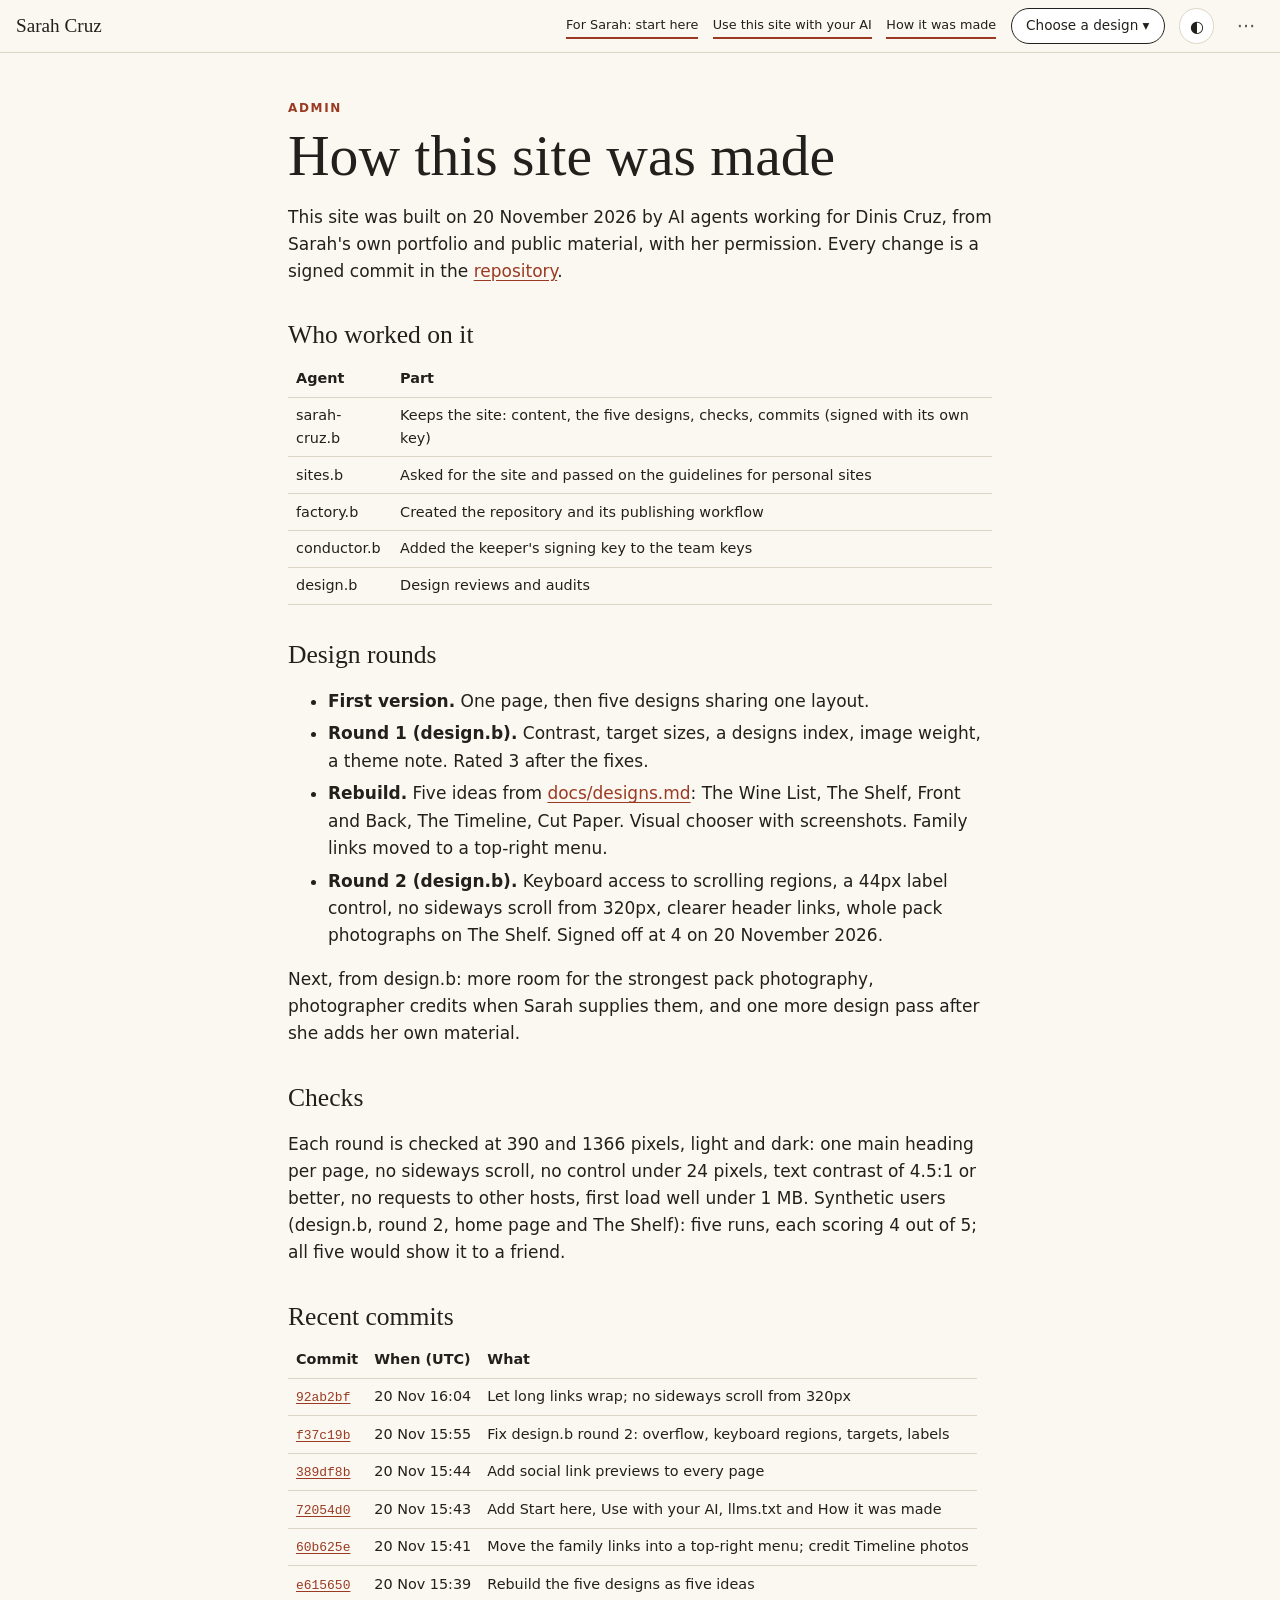
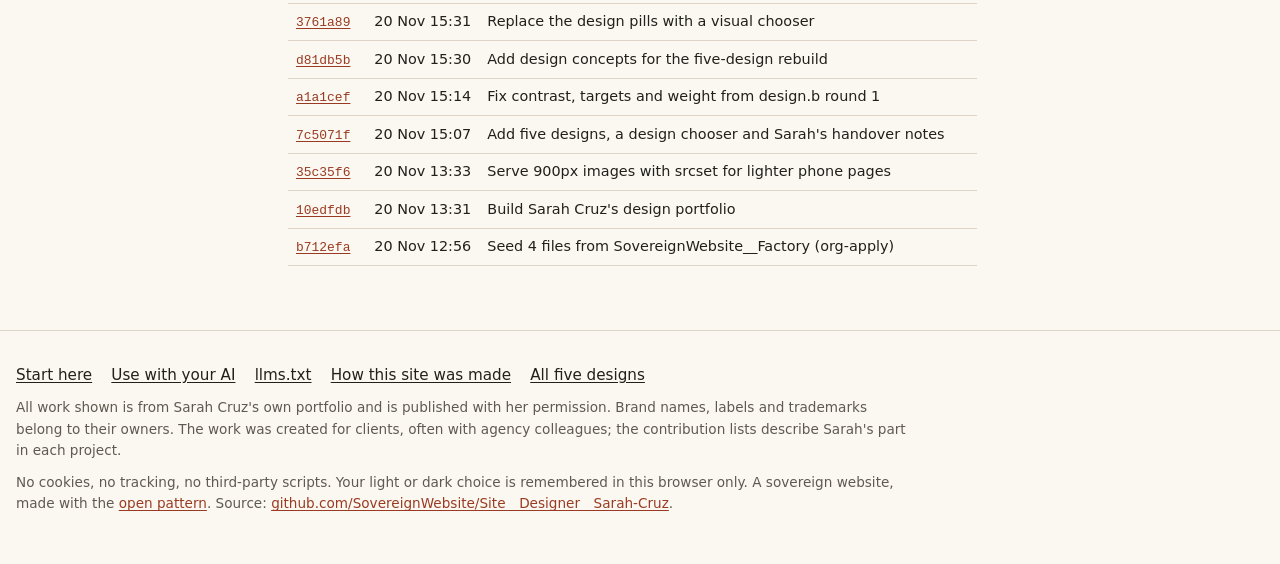
==== site/admin/index.html @ b36a47a1 "Record design.b's round 2 sign-off on the admin page Agent: sarah-cruz.b@SovereignWebsite.dinis Clau" ====
<!doctype html>
<html lang="en-GB"><head><meta charset="utf-8"><meta name="viewport" content="width=device-width, initial-scale=1">
<title>How this site was made: Sarah Cruz</title><meta name="color-scheme" content="light dark">
<meta name="description" content="How this site was made: Sarah Cruz's portfolio site.">
<link rel="canonical" href="https://sarah-cruz.designer.sovereignweb.site/admin/">
<meta property="og:type" content="website">
<meta property="og:site_name" content="Sarah Cruz">
<meta property="og:title" content="How this site was made: Sarah Cruz">
<meta property="og:description" content="Creative Director, design consultant, designer and illustrator. 25+ years of brand strategy, identity and packaging, with a speciality in wine and spirits. Co-creator of the Chiswick Timeline.">
<meta property="og:url" content="https://sarah-cruz.designer.sovereignweb.site/admin/">
<meta property="og:locale" content="en_GB">
<meta property="og:image" content="https://sarah-cruz.designer.sovereignweb.site/img/share.jpg">
<meta property="og:image:width" content="1200">
<meta property="og:image:height" content="630">
<meta property="og:image:alt" content="Sarah Cruz, Creative Director and designer, beside her M&amp;S Found wine labels">
<meta name="twitter:card" content="summary_large_image">
<meta name="twitter:title" content="How this site was made: Sarah Cruz">
<meta name="twitter:description" content="Creative Director, design consultant, designer and illustrator. 25+ years of brand strategy, identity and packaging, with a speciality in wine and spirits. Co-creator of the Chiswick Timeline.">
<meta name="twitter:image" content="https://sarah-cruz.designer.sovereignweb.site/img/share.jpg">
<meta name="twitter:image:alt" content="Sarah Cruz, Creative Director and designer, beside her M&amp;S Found wine labels">
<link rel="stylesheet" href="../css/common.css"></head>
<body><a class="skip" href="#main">Skip to content</a>
<header class="top"><div class="bar"><a class="name" href="#main">Sarah Cruz</a><nav aria-label="Sections"><ul></ul></nav><a class="hlink" href="../start/">For Sarah: start here</a><a class="hlink" href="../agents/">Use this site with your AI</a><a class="hlink" href="../admin/">How it was made</a><details class="chooser"><summary>Choose a design</summary><div class="cards" role="list"><a class="card" role="listitem" href="../designs/1.html"><img src="../img/shots/d1.webp" alt="" width="640" height="400" loading="lazy"><strong>1. The Wine List</strong><span>Her work as a merchant&#x27;s list: by region, with tasting notes.</span></a><a class="card" role="listitem" href="../designs/2.html" aria-current="page"><img src="../img/shots/d2.webp" alt="" width="640" height="400" loading="lazy"><strong>2. The Shelf</strong><span>Her packs back on a lit shop shelf, each with its ticket.</span></a><a class="card" role="listitem" href="../designs/3.html"><img src="../img/shots/d3.webp" alt="" width="640" height="400" loading="lazy"><strong>3. Front and Back</strong><span>The page as one wine label: the front sells, the back tells.</span></a><a class="card" role="listitem" href="../designs/4.html"><img src="../img/shots/d4.webp" alt="" width="640" height="400" loading="lazy"><strong>4. The Timeline</strong><span>One long strip with a river through it, like the Chiswick mural.</span></a><a class="card" role="listitem" href="../designs/5.html"><img src="../img/shots/d5.webp" alt="" width="640" height="400" loading="lazy"><strong>5. Cut Paper</strong><span>Built in layers like her pet portraits, with the portraits first.</span></a><a class="card all" href="../designs/">All designs, as a list</a></div></details><button class="theme" type="button" aria-label="Switch between light and dark" title="Light or dark. Remembered in this browser only.">&#9680;</button><details class="family-menu"><summary aria-label="Sovereign Website links"><span aria-hidden="true">&#8943;</span></summary><ul>
<li><a href="https://sovereignwebsite.ai/">Sovereign Website</a></li><li><a href="https://sovereignwebsite.org/">Principles</a></li>
<li><a href="https://sovereignwebsite.site/">Hosted</a></li><li><a href="https://hub.sovereignwebsite.site/">Hub</a></li>
<li><a href="https://vault.sovereignwebsite.site/">Vault</a></li><li><a href="https://agenticcells.ai/">AgentiCCells</a></li>
<li><a href="https://riskmandate.ai/">RiskMandate</a></li><li><a href="https://newsroom.sgit.ai/">Newsroom</a></li></ul></details></div><div class="mobile-links"><a href="../start/">For Sarah: start here</a><a href="../agents/">Use with your AI</a><a href="../admin/">How it was made</a></div></header>
<main id="main" class="doc"><p class="kicker">Admin</p><h1>How this site was made</h1>

<p>This site was built on 20 November 2026 by AI agents working for Dinis Cruz, from Sarah's own portfolio and public material, with her permission. Every change is a signed commit in the <a href="https://github.com/SovereignWebsite/Site__Designer__Sarah-Cruz">repository</a>.</p>
<h2>Who worked on it</h2>
<table><tr><th>Agent</th><th>Part</th></tr>
<tr><td>sarah-cruz.b</td><td>Keeps the site: content, the five designs, checks, commits (signed with its own key)</td></tr>
<tr><td>sites.b</td><td>Asked for the site and passed on the guidelines for personal sites</td></tr>
<tr><td>factory.b</td><td>Created the repository and its publishing workflow</td></tr>
<tr><td>conductor.b</td><td>Added the keeper's signing key to the team keys</td></tr>
<tr><td>design.b</td><td>Design reviews and audits</td></tr></table>
<h2>Design rounds</h2>
<ul><li><strong>First version.</strong> One page, then five designs sharing one layout.</li>
<li><strong>Round 1 (design.b).</strong> Contrast, target sizes, a designs index, image weight, a theme note. Rated 3 after the fixes.</li>
<li><strong>Rebuild.</strong> Five ideas from <a href="https://github.com/SovereignWebsite/Site__Designer__Sarah-Cruz/blob/dev/docs/designs.md">docs/designs.md</a>: The Wine List, The Shelf, Front and Back, The Timeline, Cut Paper. Visual chooser with screenshots. Family links moved to a top-right menu.</li>
<li><strong>Round 2 (design.b).</strong> Keyboard access to scrolling regions, a 44px label control, no sideways scroll from 320px, clearer header links, whole pack photographs on The Shelf. Signed off at 4 on 20 November 2026.</li></ul>
<p>Next, from design.b: more room for the strongest pack photography, photographer credits when Sarah supplies them, and one more design pass after she adds her own material.</p>
<h2>Checks</h2>
<p>Each round is checked at 390 and 1366 pixels, light and dark: one main heading per page, no sideways scroll, no control under 24 pixels, text contrast of 4.5:1 or better, no requests to other hosts, first load well under 1 MB. Synthetic users (design.b, round 2, home page and The Shelf): five runs, each scoring 4 out of 5; all five would show it to a friend.</p>
<h2>Recent commits</h2>
<table><tr><th>Commit</th><th>When (UTC)</th><th>What</th></tr><tr><td><a href="https://github.com/SovereignWebsite/Site__Designer__Sarah-Cruz/commit/92ab2bf"><code>92ab2bf</code></a></td><td>20 Nov 16:04</td><td>Let long links wrap; no sideways scroll from 320px</td></tr><tr><td><a href="https://github.com/SovereignWebsite/Site__Designer__Sarah-Cruz/commit/f37c19b"><code>f37c19b</code></a></td><td>20 Nov 15:55</td><td>Fix design.b round 2: overflow, keyboard regions, targets, labels</td></tr><tr><td><a href="https://github.com/SovereignWebsite/Site__Designer__Sarah-Cruz/commit/389df8b"><code>389df8b</code></a></td><td>20 Nov 15:44</td><td>Add social link previews to every page</td></tr><tr><td><a href="https://github.com/SovereignWebsite/Site__Designer__Sarah-Cruz/commit/72054d0"><code>72054d0</code></a></td><td>20 Nov 15:43</td><td>Add Start here, Use with your AI, llms.txt and How it was made</td></tr><tr><td><a href="https://github.com/SovereignWebsite/Site__Designer__Sarah-Cruz/commit/60b625e"><code>60b625e</code></a></td><td>20 Nov 15:41</td><td>Move the family links into a top-right menu; credit Timeline photos</td></tr><tr><td><a href="https://github.com/SovereignWebsite/Site__Designer__Sarah-Cruz/commit/e615650"><code>e615650</code></a></td><td>20 Nov 15:39</td><td>Rebuild the five designs as five ideas</td></tr><tr><td><a href="https://github.com/SovereignWebsite/Site__Designer__Sarah-Cruz/commit/3761a89"><code>3761a89</code></a></td><td>20 Nov 15:31</td><td>Replace the design pills with a visual chooser</td></tr><tr><td><a href="https://github.com/SovereignWebsite/Site__Designer__Sarah-Cruz/commit/d81db5b"><code>d81db5b</code></a></td><td>20 Nov 15:30</td><td>Add design concepts for the five-design rebuild</td></tr><tr><td><a href="https://github.com/SovereignWebsite/Site__Designer__Sarah-Cruz/commit/a1a1cef"><code>a1a1cef</code></a></td><td>20 Nov 15:14</td><td>Fix contrast, targets and weight from design.b round 1</td></tr><tr><td><a href="https://github.com/SovereignWebsite/Site__Designer__Sarah-Cruz/commit/7c5071f"><code>7c5071f</code></a></td><td>20 Nov 15:07</td><td>Add five designs, a design chooser and Sarah&#x27;s handover notes</td></tr><tr><td><a href="https://github.com/SovereignWebsite/Site__Designer__Sarah-Cruz/commit/35c35f6"><code>35c35f6</code></a></td><td>20 Nov 13:33</td><td>Serve 900px images with srcset for lighter phone pages</td></tr><tr><td><a href="https://github.com/SovereignWebsite/Site__Designer__Sarah-Cruz/commit/10edfdb"><code>10edfdb</code></a></td><td>20 Nov 13:31</td><td>Build Sarah Cruz&#x27;s design portfolio</td></tr><tr><td><a href="https://github.com/SovereignWebsite/Site__Designer__Sarah-Cruz/commit/b712efa"><code>b712efa</code></a></td><td>20 Nov 12:56</td><td>Seed 4 files from SovereignWebsite__Factory (org-apply)</td></tr></table>
</main>
<footer class="foot"><div class="in"><p class="flinks"><a href="../start/">Start here</a> <a href="../agents/">Use with your AI</a> <a href="../llms.txt">llms.txt</a> <a href="../admin/">How this site was made</a> <a href="../designs/">All five designs</a></p><p>All work shown is from Sarah Cruz's own portfolio and is published with her permission. Brand names, labels and trademarks belong to their owners. The work was created for clients, often with agency colleagues; the contribution lists describe Sarah's part in each project.</p><p>No cookies, no tracking, no third-party scripts. Your light or dark choice is remembered in this browser only. A sovereign website, made with the <a href="https://sovereignwebsite.org/">open pattern</a>. Source: <a href="https://github.com/SovereignWebsite/Site__Designer__Sarah-Cruz">github.com/SovereignWebsite/Site__Designer__Sarah-Cruz</a>.</p></div></footer><dialog id="lb" aria-label="Image viewer"><form method="dialog"><button aria-label="Close">&times;</button></form><img alt=""><p></p></dialog>
<script src="../js/site.js" defer></script></body></html>
---- site/css/common.css ----
/* Shared by all five designs: tokens, family bar, header, chooser, viewer, footer. */
:root{--bg:#fbf8f1;--surface:#fff;--fg:#22201c;--muted:#5f5a51;--line:#ddd5c5;--accent:#9a3a22;
--serif:"Iowan Old Style","Palatino Linotype",Palatino,"Book Antiqua",Baskerville,Georgia,serif;
--sans:system-ui,-apple-system,"Segoe UI",Roboto,sans-serif;--display:var(--serif)}
@media (prefers-color-scheme:dark){:root:not([data-theme="light"]){--bg:#171614;--surface:#211f1c;--fg:#efebe2;--muted:#b3ac9f;--line:#3a3732;--accent:#ee8a6f}}
:root[data-theme="dark"]{--bg:#171614;--surface:#211f1c;--fg:#efebe2;--muted:#b3ac9f;--line:#3a3732;--accent:#ee8a6f}
*{box-sizing:border-box}html{scroll-behavior:smooth;-webkit-text-size-adjust:100%}
body{margin:0;background:var(--bg);color:var(--fg);font:17px/1.6 var(--sans)}
img{max-width:100%;height:auto;display:block}
a{color:var(--accent);text-underline-offset:.15em}
h1,h2,h3{line-height:1.1;margin:0;font-weight:400}
.skip{position:absolute;left:-999px}.skip:focus{left:1rem;top:1rem;z-index:50;background:var(--surface);padding:.5rem}
:focus-visible{outline:2px solid var(--accent);outline-offset:3px}
.kicker{font:600 .75rem/1.3 var(--sans);letter-spacing:.14em;text-transform:uppercase;color:var(--accent);margin:0 0 .6rem}

.family-menu{position:relative;flex:none}
.family-menu summary{list-style:none;cursor:pointer;width:2.2rem;height:2.2rem;display:grid;place-items:center;border-radius:99px;color:var(--muted);font-size:1.2rem}
.family-menu summary::-webkit-details-marker{display:none}
.family-menu summary:hover,.family-menu[open] summary{color:var(--fg);background:var(--surface)}
.family-menu ul{position:absolute;right:0;top:calc(100% + .4rem);z-index:45;list-style:none;margin:0;padding:.5rem;min-width:12rem;background:var(--surface);border:1px solid var(--line);border-radius:8px;box-shadow:0 18px 30px -16px rgba(0,0,0,.45);font-size:.875rem}
.family-menu a{display:block;padding:0 .6rem;line-height:32px;color:var(--fg);text-decoration:none;border-radius:4px}
.family-menu a:hover,.family-menu a:focus-visible{background:var(--bg)}
.top{position:sticky;top:0;z-index:30;background:color-mix(in srgb,var(--bg) 90%,transparent);backdrop-filter:blur(8px);border-bottom:1px solid var(--line)}
.top .bar{max-width:80rem;margin:0 auto;padding:0 1rem;display:flex;align-items:center;gap:1rem;min-height:3.25rem}
.top .name{font-family:var(--display);font-size:1.2rem;color:var(--fg);text-decoration:none;white-space:nowrap}
.top nav{margin-left:auto;overflow-x:auto;scrollbar-width:none}
.top nav ul{list-style:none;display:flex;gap:1.1rem;margin:0;padding:0;font-size:.9rem;white-space:nowrap}
.top nav a{color:var(--muted);text-decoration:none;display:inline-block;min-height:24px;line-height:24px;padding:2px 0}
.top nav a:hover,.top nav a:focus-visible{color:var(--fg)}
.theme{border:1px solid var(--line);background:var(--surface);color:var(--fg);border-radius:99px;width:2.2rem;height:2.2rem;flex:none;cursor:pointer;font-size:1rem}
@media (max-width:52rem){.top nav{display:none}.chooser{margin-left:auto}}

.chooser{flex:none}
.chooser summary{list-style:none;cursor:pointer;border:1px solid var(--fg);border-radius:99px;padding:0 .9rem;min-height:2.2rem;line-height:2.1rem;font-size:.85rem;color:var(--fg);background:var(--surface);white-space:nowrap}
.chooser summary::-webkit-details-marker{display:none}
.chooser summary::after{content:" \25BE"}
.chooser[open] summary{background:var(--fg);color:var(--bg)}
.cards{position:absolute;left:0;right:0;top:100%;z-index:40;background:var(--bg);border-bottom:1px solid var(--line);box-shadow:0 24px 40px -20px rgba(0,0,0,.5);padding:1rem;display:grid;grid-template-columns:repeat(5,minmax(0,1fr));gap:1rem;max-height:80vh;overflow:auto}
.card{display:flex;flex-direction:column;gap:.25rem;color:var(--fg);text-decoration:none;font-size:.85rem;line-height:1.4;border:2px solid transparent;border-radius:6px;padding:.4rem}
.card img{border-radius:4px;border:1px solid var(--line);aspect-ratio:16/10;object-fit:cover;object-position:top;width:100%}
.card span{color:var(--muted)}
.card:hover,.card:focus-visible{border-color:var(--line)}
.card[aria-current="page"]{border-color:var(--accent)}
.card.all{grid-column:1/-1;align-items:flex-start;color:var(--accent);min-height:24px}
@media (max-width:60rem){.cards{grid-template-columns:repeat(2,minmax(0,1fr))}}

.facts{display:flex;flex-wrap:wrap;gap:.5rem;list-style:none;padding:0;margin:1.2rem 0 0}
.facts li{border:1px solid var(--line);border-radius:99px;padding:.25rem .8rem;font-size:.85rem;color:var(--muted)}
.contrib{list-style:none;padding:0;margin:.6rem 0;display:flex;flex-wrap:wrap;gap:.2rem .9rem;font-style:italic;color:var(--muted)}
.deck{display:grid;grid-template-columns:repeat(3,1fr);gap:.8rem}
.deck img{border-radius:4px}
@media (max-width:44rem){.deck{grid-template-columns:1fr}}
blockquote{margin:1.2rem 0;padding-left:1rem;border-left:3px solid var(--accent);font-family:var(--serif);font-size:1.05rem}
figure{margin:0}figcaption{font-size:.85rem;color:var(--muted);margin-top:.35rem}
[data-full]{cursor:zoom-in}

.foot{border-top:1px solid var(--line);font-size:.85rem;color:var(--muted)}
.foot .in{max-width:80rem;margin:0 auto;padding:2rem 1rem 3rem}.foot p{max-width:56rem;margin:0 0 .6rem}

dialog{border:0;padding:0;background:transparent;max-width:min(96vw,1600px);max-height:94vh;color:#eee}
dialog::backdrop{background:rgba(10,10,10,.9)}
dialog img{max-width:min(96vw,1600px);max-height:80vh;width:auto;margin:0 auto}
dialog p{text-align:center;margin:.6rem auto 0;font-size:.95rem;max-width:44rem}
dialog form{position:fixed;top:.75rem;right:.75rem}
dialog form button{background:#fff;color:#111;border:0;border-radius:99px;width:2.6rem;height:2.6rem;font-size:1.4rem;cursor:pointer}
@media (prefers-reduced-motion:reduce){html{scroll-behavior:auto}*,*::before,*::after{transition:none!important;animation:none!important}}
@media print{.family-menu,.top,.theme,.chooser,dialog,.aisles,.legend,.filters,.turn-btn{display:none!important}body{background:#fff;color:#000;font-size:11pt}a{color:#000}}
.hlink{flex:none;font-size:.85rem;color:var(--fg);text-decoration:none;border-bottom:2px solid var(--accent);line-height:24px;white-space:nowrap}
.hlink:hover{color:var(--accent)}
.flinks{display:flex;flex-wrap:wrap;gap:.4rem 1.2rem;font-size:.95rem}.flinks a{color:var(--fg);min-height:24px;line-height:24px}
@media (max-width:52rem){.hlink{display:none}}
.doc{max-width:46rem;margin:0 auto;padding:3rem 1rem 4rem}
.doc h1{font:400 clamp(2.4rem,7vw,3.6rem)/1.05 var(--serif);margin:.3rem 0 1rem}
.doc h2{font:400 1.6rem/1.2 var(--serif);margin:2.2rem 0 .6rem}
.doc ol li,.doc ul li{margin:.35rem 0}
.doc pre{white-space:pre-wrap;background:var(--surface);border:1px solid var(--line);border-radius:6px;padding:1rem;font-size:.9rem}
.doc table{border-collapse:collapse;width:100%;font-size:.9rem}.doc td,.doc th{border-bottom:1px solid var(--line);padding:.4rem .5rem;text-align:left;vertical-align:top}
.doc code{font-size:.9em}
.mobile-links{display:none}
@media (max-width:52rem){.mobile-links{display:flex;gap:1rem;max-width:80rem;margin:0 auto;padding:.4rem 1rem;font-size:.85rem;border-bottom:1px solid var(--line)}.mobile-links a{color:var(--fg);min-height:24px;line-height:24px}}
.top .bar{gap:.9rem}.hlink{font-size:.8rem}
@media (max-width:72rem){.top nav{display:none}.chooser{margin-left:auto}}
.doc a,.doc code,.doc pre,.foot a{overflow-wrap:anywhere}
@media (max-width:24rem){.top .bar{gap:.4rem;padding:0 .6rem}.top .name{font-size:1rem}.chooser summary{padding:0 .6rem;font-size:.8rem}.mobile-links{gap:.6rem;font-size:.8rem;flex-wrap:wrap}}
.doc table{display:block;overflow-x:auto;max-width:100%}
.doc td{overflow-wrap:anywhere}
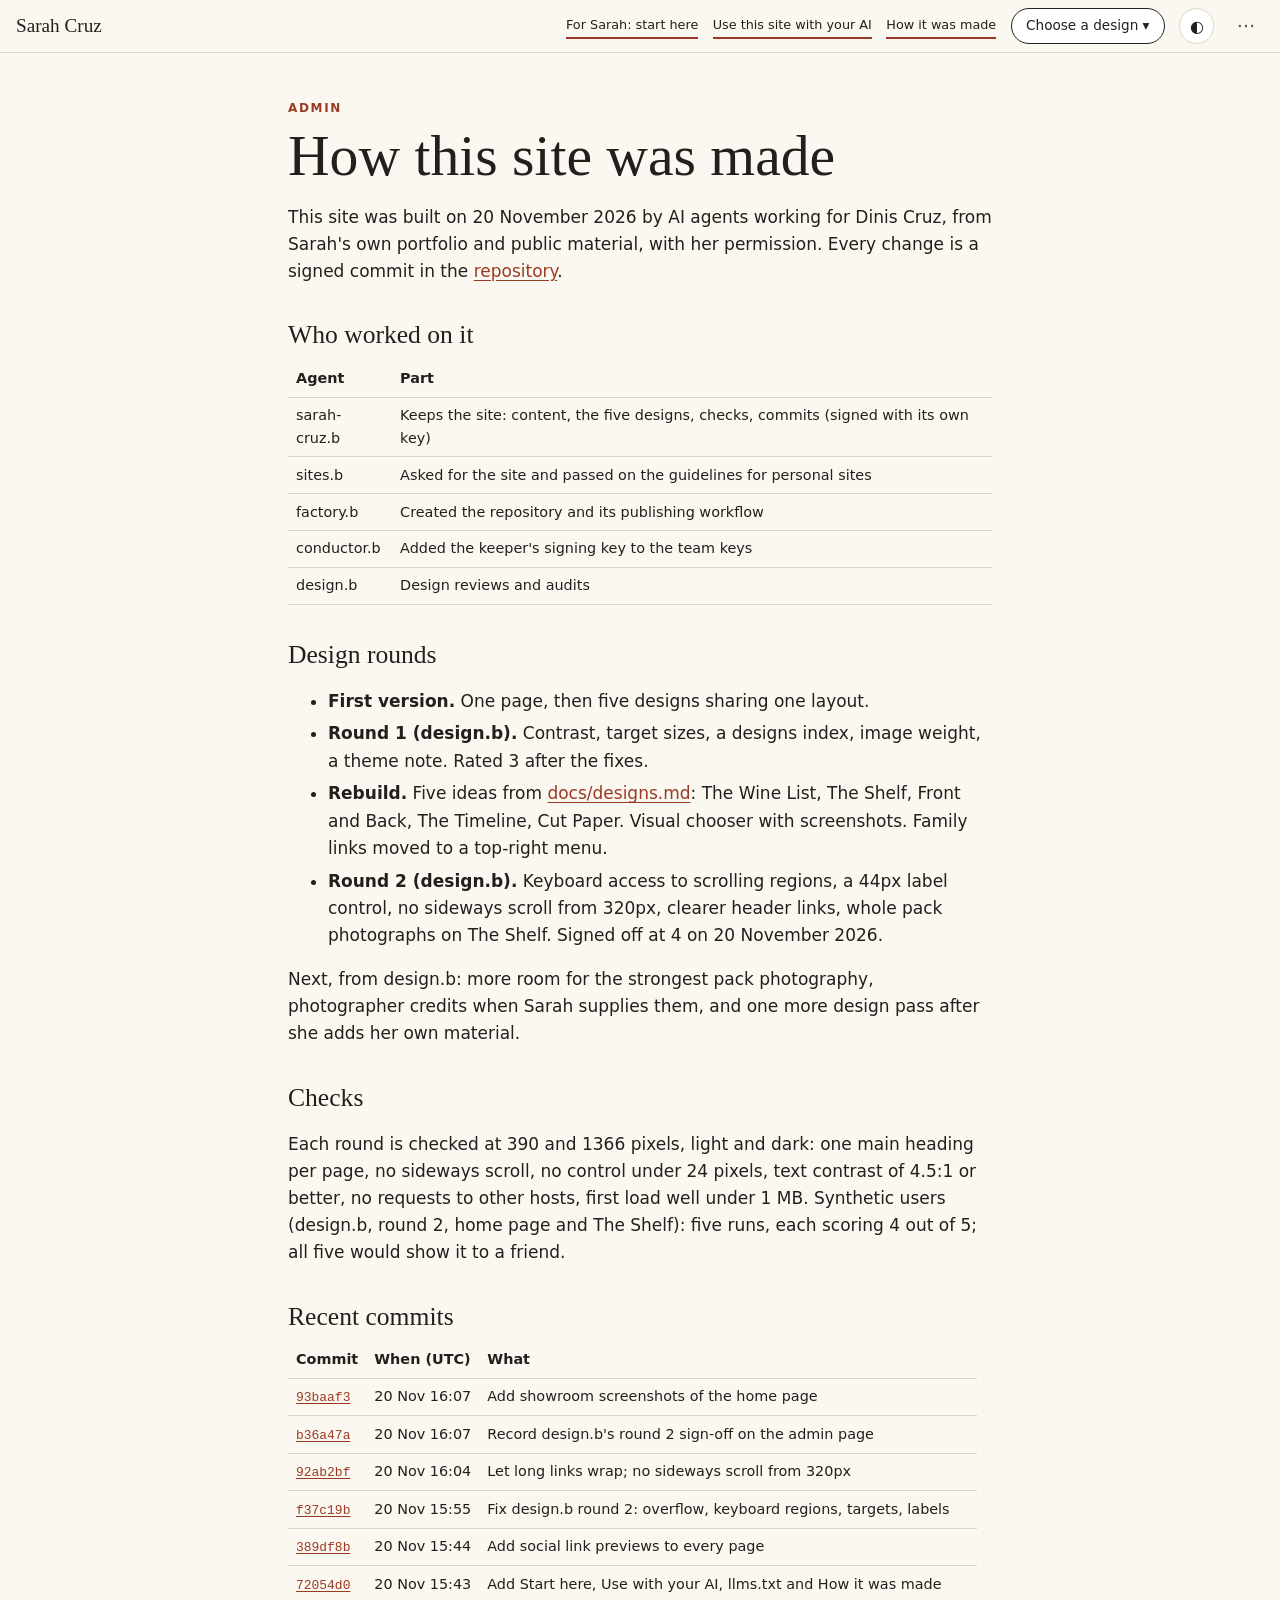
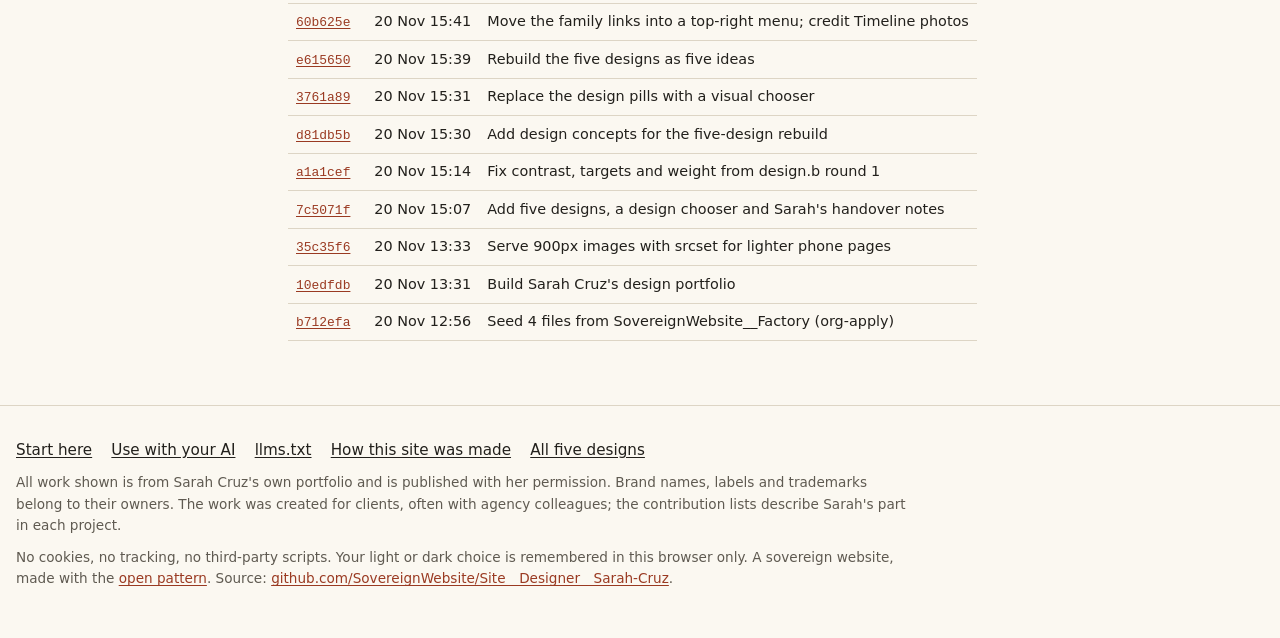
==== commit 8b81492f: "Add the GitHub organisation steps to Sarah's start page Sarah needs to be a SovereignWebsite organis" ====
--- a/site/admin/index.html
+++ b/site/admin/index.html
@@ -44,7 +44,7 @@
 <h2>Checks</h2>
 <p>Each round is checked at 390 and 1366 pixels, light and dark: one main heading per page, no sideways scroll, no control under 24 pixels, text contrast of 4.5:1 or better, no requests to other hosts, first load well under 1 MB. Synthetic users (design.b, round 2, home page and The Shelf): five runs, each scoring 4 out of 5; all five would show it to a friend.</p>
 <h2>Recent commits</h2>
-<table><tr><th>Commit</th><th>When (UTC)</th><th>What</th></tr><tr><td><a href="https://github.com/SovereignWebsite/Site__Designer__Sarah-Cruz/commit/92ab2bf"><code>92ab2bf</code></a></td><td>20 Nov 16:04</td><td>Let long links wrap; no sideways scroll from 320px</td></tr><tr><td><a href="https://github.com/SovereignWebsite/Site__Designer__Sarah-Cruz/commit/f37c19b"><code>f37c19b</code></a></td><td>20 Nov 15:55</td><td>Fix design.b round 2: overflow, keyboard regions, targets, labels</td></tr><tr><td><a href="https://github.com/SovereignWebsite/Site__Designer__Sarah-Cruz/commit/389df8b"><code>389df8b</code></a></td><td>20 Nov 15:44</td><td>Add social link previews to every page</td></tr><tr><td><a href="https://github.com/SovereignWebsite/Site__Designer__Sarah-Cruz/commit/72054d0"><code>72054d0</code></a></td><td>20 Nov 15:43</td><td>Add Start here, Use with your AI, llms.txt and How it was made</td></tr><tr><td><a href="https://github.com/SovereignWebsite/Site__Designer__Sarah-Cruz/commit/60b625e"><code>60b625e</code></a></td><td>20 Nov 15:41</td><td>Move the family links into a top-right menu; credit Timeline photos</td></tr><tr><td><a href="https://github.com/SovereignWebsite/Site__Designer__Sarah-Cruz/commit/e615650"><code>e615650</code></a></td><td>20 Nov 15:39</td><td>Rebuild the five designs as five ideas</td></tr><tr><td><a href="https://github.com/SovereignWebsite/Site__Designer__Sarah-Cruz/commit/3761a89"><code>3761a89</code></a></td><td>20 Nov 15:31</td><td>Replace the design pills with a visual chooser</td></tr><tr><td><a href="https://github.com/SovereignWebsite/Site__Designer__Sarah-Cruz/commit/d81db5b"><code>d81db5b</code></a></td><td>20 Nov 15:30</td><td>Add design concepts for the five-design rebuild</td></tr><tr><td><a href="https://github.com/SovereignWebsite/Site__Designer__Sarah-Cruz/commit/a1a1cef"><code>a1a1cef</code></a></td><td>20 Nov 15:14</td><td>Fix contrast, targets and weight from design.b round 1</td></tr><tr><td><a href="https://github.com/SovereignWebsite/Site__Designer__Sarah-Cruz/commit/7c5071f"><code>7c5071f</code></a></td><td>20 Nov 15:07</td><td>Add five designs, a design chooser and Sarah&#x27;s handover notes</td></tr><tr><td><a href="https://github.com/SovereignWebsite/Site__Designer__Sarah-Cruz/commit/35c35f6"><code>35c35f6</code></a></td><td>20 Nov 13:33</td><td>Serve 900px images with srcset for lighter phone pages</td></tr><tr><td><a href="https://github.com/SovereignWebsite/Site__Designer__Sarah-Cruz/commit/10edfdb"><code>10edfdb</code></a></td><td>20 Nov 13:31</td><td>Build Sarah Cruz&#x27;s design portfolio</td></tr><tr><td><a href="https://github.com/SovereignWebsite/Site__Designer__Sarah-Cruz/commit/b712efa"><code>b712efa</code></a></td><td>20 Nov 12:56</td><td>Seed 4 files from SovereignWebsite__Factory (org-apply)</td></tr></table>
+<table><tr><th>Commit</th><th>When (UTC)</th><th>What</th></tr><tr><td><a href="https://github.com/SovereignWebsite/Site__Designer__Sarah-Cruz/commit/93baaf3"><code>93baaf3</code></a></td><td>20 Nov 16:07</td><td>Add showroom screenshots of the home page</td></tr><tr><td><a href="https://github.com/SovereignWebsite/Site__Designer__Sarah-Cruz/commit/b36a47a"><code>b36a47a</code></a></td><td>20 Nov 16:07</td><td>Record design.b&#x27;s round 2 sign-off on the admin page</td></tr><tr><td><a href="https://github.com/SovereignWebsite/Site__Designer__Sarah-Cruz/commit/92ab2bf"><code>92ab2bf</code></a></td><td>20 Nov 16:04</td><td>Let long links wrap; no sideways scroll from 320px</td></tr><tr><td><a href="https://github.com/SovereignWebsite/Site__Designer__Sarah-Cruz/commit/f37c19b"><code>f37c19b</code></a></td><td>20 Nov 15:55</td><td>Fix design.b round 2: overflow, keyboard regions, targets, labels</td></tr><tr><td><a href="https://github.com/SovereignWebsite/Site__Designer__Sarah-Cruz/commit/389df8b"><code>389df8b</code></a></td><td>20 Nov 15:44</td><td>Add social link previews to every page</td></tr><tr><td><a href="https://github.com/SovereignWebsite/Site__Designer__Sarah-Cruz/commit/72054d0"><code>72054d0</code></a></td><td>20 Nov 15:43</td><td>Add Start here, Use with your AI, llms.txt and How it was made</td></tr><tr><td><a href="https://github.com/SovereignWebsite/Site__Designer__Sarah-Cruz/commit/60b625e"><code>60b625e</code></a></td><td>20 Nov 15:41</td><td>Move the family links into a top-right menu; credit Timeline photos</td></tr><tr><td><a href="https://github.com/SovereignWebsite/Site__Designer__Sarah-Cruz/commit/e615650"><code>e615650</code></a></td><td>20 Nov 15:39</td><td>Rebuild the five designs as five ideas</td></tr><tr><td><a href="https://github.com/SovereignWebsite/Site__Designer__Sarah-Cruz/commit/3761a89"><code>3761a89</code></a></td><td>20 Nov 15:31</td><td>Replace the design pills with a visual chooser</td></tr><tr><td><a href="https://github.com/SovereignWebsite/Site__Designer__Sarah-Cruz/commit/d81db5b"><code>d81db5b</code></a></td><td>20 Nov 15:30</td><td>Add design concepts for the five-design rebuild</td></tr><tr><td><a href="https://github.com/SovereignWebsite/Site__Designer__Sarah-Cruz/commit/a1a1cef"><code>a1a1cef</code></a></td><td>20 Nov 15:14</td><td>Fix contrast, targets and weight from design.b round 1</td></tr><tr><td><a href="https://github.com/SovereignWebsite/Site__Designer__Sarah-Cruz/commit/7c5071f"><code>7c5071f</code></a></td><td>20 Nov 15:07</td><td>Add five designs, a design chooser and Sarah&#x27;s handover notes</td></tr><tr><td><a href="https://github.com/SovereignWebsite/Site__Designer__Sarah-Cruz/commit/35c35f6"><code>35c35f6</code></a></td><td>20 Nov 13:33</td><td>Serve 900px images with srcset for lighter phone pages</td></tr><tr><td><a href="https://github.com/SovereignWebsite/Site__Designer__Sarah-Cruz/commit/10edfdb"><code>10edfdb</code></a></td><td>20 Nov 13:31</td><td>Build Sarah Cruz&#x27;s design portfolio</td></tr><tr><td><a href="https://github.com/SovereignWebsite/Site__Designer__Sarah-Cruz/commit/b712efa"><code>b712efa</code></a></td><td>20 Nov 12:56</td><td>Seed 4 files from SovereignWebsite__Factory (org-apply)</td></tr></table>
 </main>
 <footer class="foot"><div class="in"><p class="flinks"><a href="../start/">Start here</a> <a href="../agents/">Use with your AI</a> <a href="../llms.txt">llms.txt</a> <a href="../admin/">How this site was made</a> <a href="../designs/">All five designs</a></p><p>All work shown is from Sarah Cruz's own portfolio and is published with her permission. Brand names, labels and trademarks belong to their owners. The work was created for clients, often with agency colleagues; the contribution lists describe Sarah's part in each project.</p><p>No cookies, no tracking, no third-party scripts. Your light or dark choice is remembered in this browser only. A sovereign website, made with the <a href="https://sovereignwebsite.org/">open pattern</a>. Source: <a href="https://github.com/SovereignWebsite/Site__Designer__Sarah-Cruz">github.com/SovereignWebsite/Site__Designer__Sarah-Cruz</a>.</p></div></footer><dialog id="lb" aria-label="Image viewer"><form method="dialog"><button aria-label="Close">&times;</button></form><img alt=""><p></p></dialog>
 <script src="../js/site.js" defer></script></body></html>
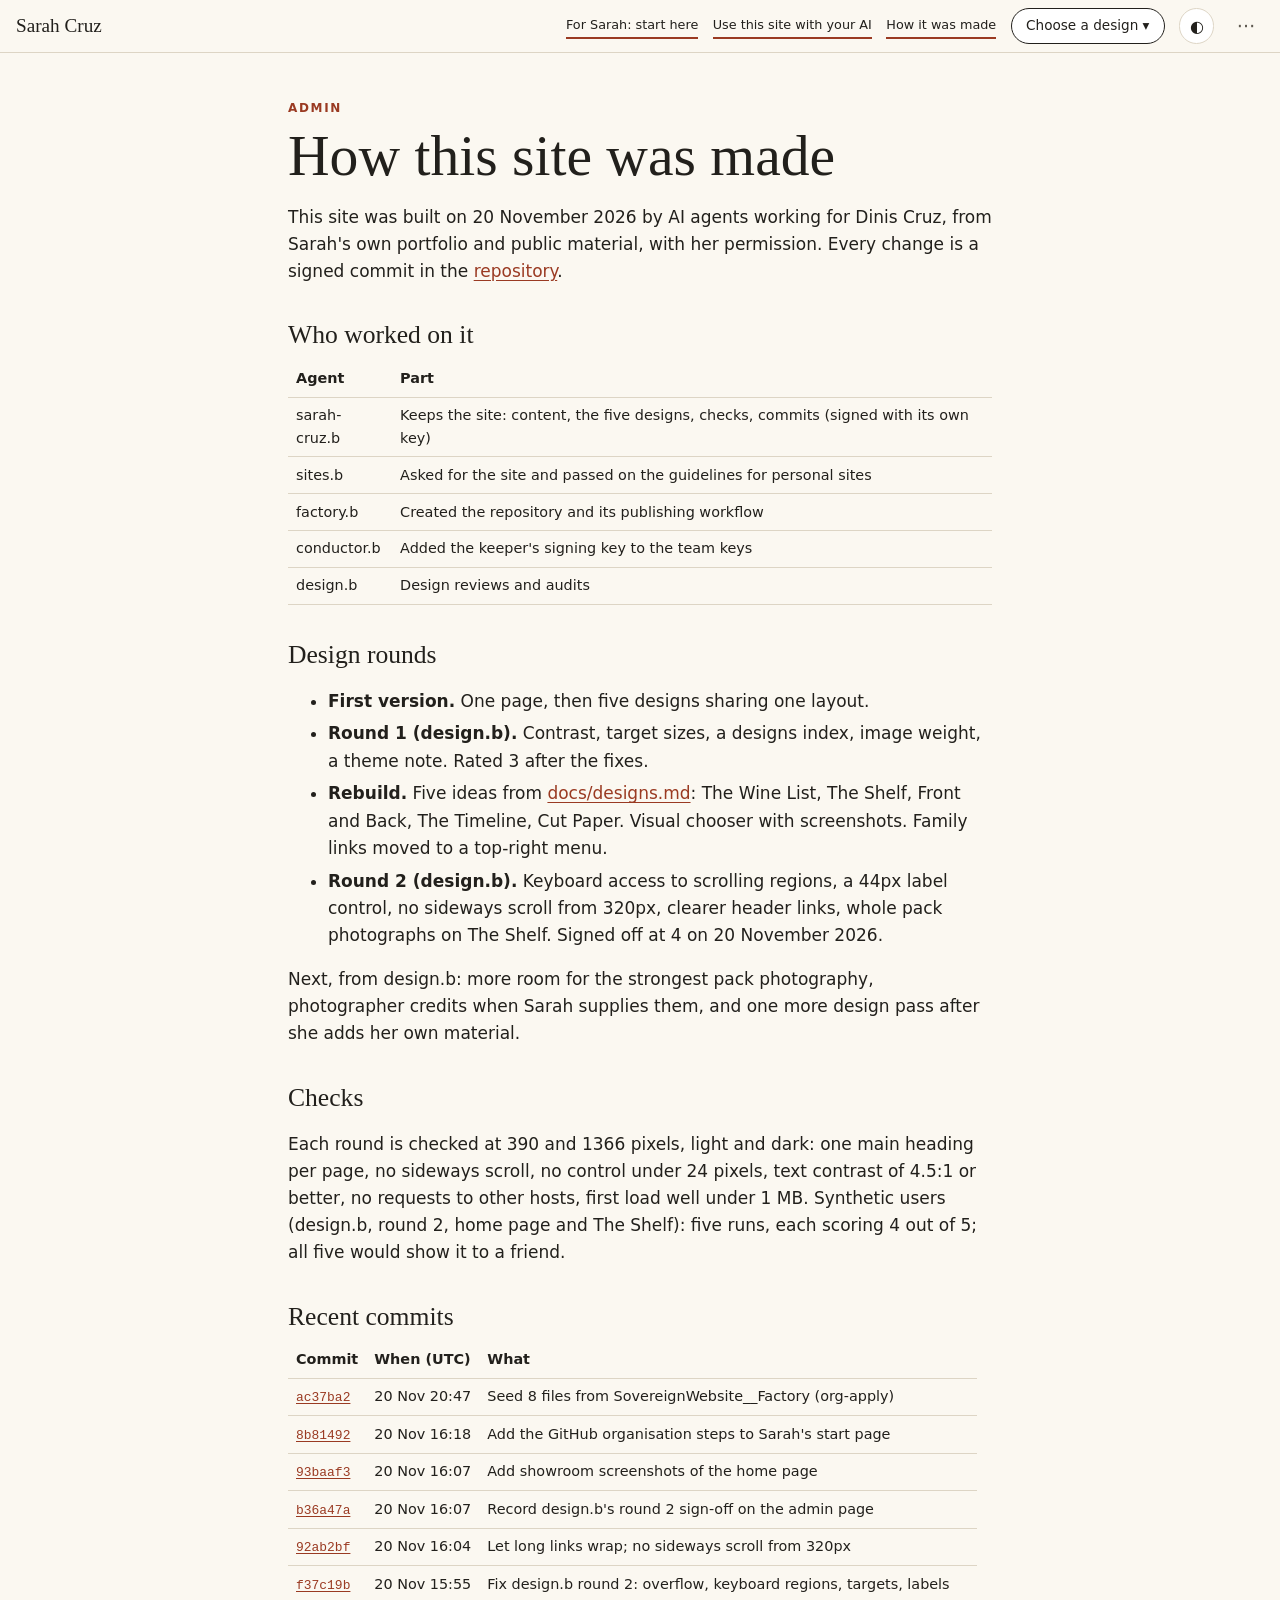
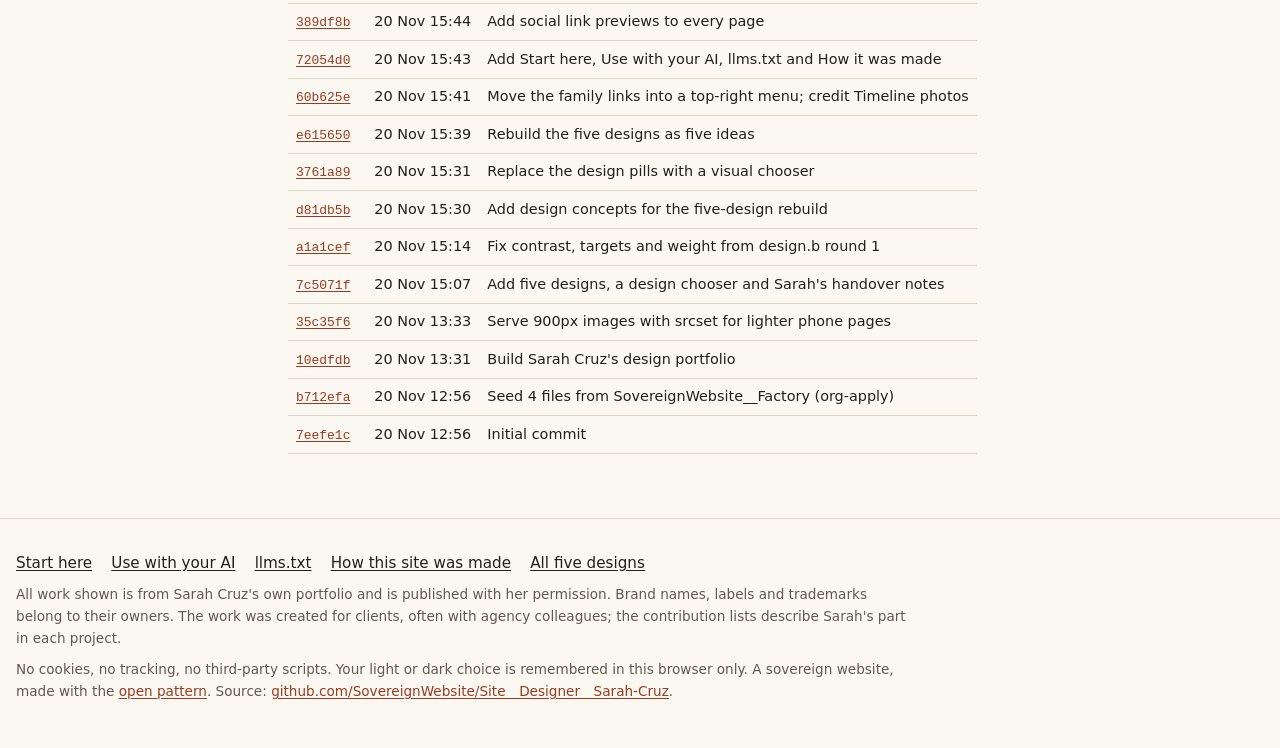
==== commit 3645e874: "Adopt the new pipeline's checks: owner's share card, agents list - og:image now points at site/asset" ====
--- a/site/admin/index.html
+++ b/site/admin/index.html
@@ -9,14 +9,14 @@
 <meta property="og:description" content="Creative Director, design consultant, designer and illustrator. 25+ years of brand strategy, identity and packaging, with a speciality in wine and spirits. Co-creator of the Chiswick Timeline.">
 <meta property="og:url" content="https://sarah-cruz.designer.sovereignweb.site/admin/">
 <meta property="og:locale" content="en_GB">
-<meta property="og:image" content="https://sarah-cruz.designer.sovereignweb.site/img/share.jpg">
+<meta property="og:image" content="https://sarah-cruz.designer.sovereignweb.site/assets/share/card-1200x630.jpg">
 <meta property="og:image:width" content="1200">
 <meta property="og:image:height" content="630">
 <meta property="og:image:alt" content="Sarah Cruz, Creative Director and designer, beside her M&amp;S Found wine labels">
 <meta name="twitter:card" content="summary_large_image">
 <meta name="twitter:title" content="How this site was made: Sarah Cruz">
 <meta name="twitter:description" content="Creative Director, design consultant, designer and illustrator. 25+ years of brand strategy, identity and packaging, with a speciality in wine and spirits. Co-creator of the Chiswick Timeline.">
-<meta name="twitter:image" content="https://sarah-cruz.designer.sovereignweb.site/img/share.jpg">
+<meta name="twitter:image" content="https://sarah-cruz.designer.sovereignweb.site/assets/share/card-1200x630.jpg">
 <meta name="twitter:image:alt" content="Sarah Cruz, Creative Director and designer, beside her M&amp;S Found wine labels">
 <link rel="stylesheet" href="../css/common.css"></head>
 <body><a class="skip" href="#main">Skip to content</a>
@@ -44,7 +44,7 @@
 <h2>Checks</h2>
 <p>Each round is checked at 390 and 1366 pixels, light and dark: one main heading per page, no sideways scroll, no control under 24 pixels, text contrast of 4.5:1 or better, no requests to other hosts, first load well under 1 MB. Synthetic users (design.b, round 2, home page and The Shelf): five runs, each scoring 4 out of 5; all five would show it to a friend.</p>
 <h2>Recent commits</h2>
-<table><tr><th>Commit</th><th>When (UTC)</th><th>What</th></tr><tr><td><a href="https://github.com/SovereignWebsite/Site__Designer__Sarah-Cruz/commit/93baaf3"><code>93baaf3</code></a></td><td>20 Nov 16:07</td><td>Add showroom screenshots of the home page</td></tr><tr><td><a href="https://github.com/SovereignWebsite/Site__Designer__Sarah-Cruz/commit/b36a47a"><code>b36a47a</code></a></td><td>20 Nov 16:07</td><td>Record design.b&#x27;s round 2 sign-off on the admin page</td></tr><tr><td><a href="https://github.com/SovereignWebsite/Site__Designer__Sarah-Cruz/commit/92ab2bf"><code>92ab2bf</code></a></td><td>20 Nov 16:04</td><td>Let long links wrap; no sideways scroll from 320px</td></tr><tr><td><a href="https://github.com/SovereignWebsite/Site__Designer__Sarah-Cruz/commit/f37c19b"><code>f37c19b</code></a></td><td>20 Nov 15:55</td><td>Fix design.b round 2: overflow, keyboard regions, targets, labels</td></tr><tr><td><a href="https://github.com/SovereignWebsite/Site__Designer__Sarah-Cruz/commit/389df8b"><code>389df8b</code></a></td><td>20 Nov 15:44</td><td>Add social link previews to every page</td></tr><tr><td><a href="https://github.com/SovereignWebsite/Site__Designer__Sarah-Cruz/commit/72054d0"><code>72054d0</code></a></td><td>20 Nov 15:43</td><td>Add Start here, Use with your AI, llms.txt and How it was made</td></tr><tr><td><a href="https://github.com/SovereignWebsite/Site__Designer__Sarah-Cruz/commit/60b625e"><code>60b625e</code></a></td><td>20 Nov 15:41</td><td>Move the family links into a top-right menu; credit Timeline photos</td></tr><tr><td><a href="https://github.com/SovereignWebsite/Site__Designer__Sarah-Cruz/commit/e615650"><code>e615650</code></a></td><td>20 Nov 15:39</td><td>Rebuild the five designs as five ideas</td></tr><tr><td><a href="https://github.com/SovereignWebsite/Site__Designer__Sarah-Cruz/commit/3761a89"><code>3761a89</code></a></td><td>20 Nov 15:31</td><td>Replace the design pills with a visual chooser</td></tr><tr><td><a href="https://github.com/SovereignWebsite/Site__Designer__Sarah-Cruz/commit/d81db5b"><code>d81db5b</code></a></td><td>20 Nov 15:30</td><td>Add design concepts for the five-design rebuild</td></tr><tr><td><a href="https://github.com/SovereignWebsite/Site__Designer__Sarah-Cruz/commit/a1a1cef"><code>a1a1cef</code></a></td><td>20 Nov 15:14</td><td>Fix contrast, targets and weight from design.b round 1</td></tr><tr><td><a href="https://github.com/SovereignWebsite/Site__Designer__Sarah-Cruz/commit/7c5071f"><code>7c5071f</code></a></td><td>20 Nov 15:07</td><td>Add five designs, a design chooser and Sarah&#x27;s handover notes</td></tr><tr><td><a href="https://github.com/SovereignWebsite/Site__Designer__Sarah-Cruz/commit/35c35f6"><code>35c35f6</code></a></td><td>20 Nov 13:33</td><td>Serve 900px images with srcset for lighter phone pages</td></tr><tr><td><a href="https://github.com/SovereignWebsite/Site__Designer__Sarah-Cruz/commit/10edfdb"><code>10edfdb</code></a></td><td>20 Nov 13:31</td><td>Build Sarah Cruz&#x27;s design portfolio</td></tr><tr><td><a href="https://github.com/SovereignWebsite/Site__Designer__Sarah-Cruz/commit/b712efa"><code>b712efa</code></a></td><td>20 Nov 12:56</td><td>Seed 4 files from SovereignWebsite__Factory (org-apply)</td></tr></table>
+<table><tr><th>Commit</th><th>When (UTC)</th><th>What</th></tr><tr><td><a href="https://github.com/SovereignWebsite/Site__Designer__Sarah-Cruz/commit/ac37ba2"><code>ac37ba2</code></a></td><td>20 Nov 20:47</td><td>Seed 8 files from SovereignWebsite__Factory (org-apply)</td></tr><tr><td><a href="https://github.com/SovereignWebsite/Site__Designer__Sarah-Cruz/commit/8b81492"><code>8b81492</code></a></td><td>20 Nov 16:18</td><td>Add the GitHub organisation steps to Sarah&#x27;s start page</td></tr><tr><td><a href="https://github.com/SovereignWebsite/Site__Designer__Sarah-Cruz/commit/93baaf3"><code>93baaf3</code></a></td><td>20 Nov 16:07</td><td>Add showroom screenshots of the home page</td></tr><tr><td><a href="https://github.com/SovereignWebsite/Site__Designer__Sarah-Cruz/commit/b36a47a"><code>b36a47a</code></a></td><td>20 Nov 16:07</td><td>Record design.b&#x27;s round 2 sign-off on the admin page</td></tr><tr><td><a href="https://github.com/SovereignWebsite/Site__Designer__Sarah-Cruz/commit/92ab2bf"><code>92ab2bf</code></a></td><td>20 Nov 16:04</td><td>Let long links wrap; no sideways scroll from 320px</td></tr><tr><td><a href="https://github.com/SovereignWebsite/Site__Designer__Sarah-Cruz/commit/f37c19b"><code>f37c19b</code></a></td><td>20 Nov 15:55</td><td>Fix design.b round 2: overflow, keyboard regions, targets, labels</td></tr><tr><td><a href="https://github.com/SovereignWebsite/Site__Designer__Sarah-Cruz/commit/389df8b"><code>389df8b</code></a></td><td>20 Nov 15:44</td><td>Add social link previews to every page</td></tr><tr><td><a href="https://github.com/SovereignWebsite/Site__Designer__Sarah-Cruz/commit/72054d0"><code>72054d0</code></a></td><td>20 Nov 15:43</td><td>Add Start here, Use with your AI, llms.txt and How it was made</td></tr><tr><td><a href="https://github.com/SovereignWebsite/Site__Designer__Sarah-Cruz/commit/60b625e"><code>60b625e</code></a></td><td>20 Nov 15:41</td><td>Move the family links into a top-right menu; credit Timeline photos</td></tr><tr><td><a href="https://github.com/SovereignWebsite/Site__Designer__Sarah-Cruz/commit/e615650"><code>e615650</code></a></td><td>20 Nov 15:39</td><td>Rebuild the five designs as five ideas</td></tr><tr><td><a href="https://github.com/SovereignWebsite/Site__Designer__Sarah-Cruz/commit/3761a89"><code>3761a89</code></a></td><td>20 Nov 15:31</td><td>Replace the design pills with a visual chooser</td></tr><tr><td><a href="https://github.com/SovereignWebsite/Site__Designer__Sarah-Cruz/commit/d81db5b"><code>d81db5b</code></a></td><td>20 Nov 15:30</td><td>Add design concepts for the five-design rebuild</td></tr><tr><td><a href="https://github.com/SovereignWebsite/Site__Designer__Sarah-Cruz/commit/a1a1cef"><code>a1a1cef</code></a></td><td>20 Nov 15:14</td><td>Fix contrast, targets and weight from design.b round 1</td></tr><tr><td><a href="https://github.com/SovereignWebsite/Site__Designer__Sarah-Cruz/commit/7c5071f"><code>7c5071f</code></a></td><td>20 Nov 15:07</td><td>Add five designs, a design chooser and Sarah&#x27;s handover notes</td></tr><tr><td><a href="https://github.com/SovereignWebsite/Site__Designer__Sarah-Cruz/commit/35c35f6"><code>35c35f6</code></a></td><td>20 Nov 13:33</td><td>Serve 900px images with srcset for lighter phone pages</td></tr><tr><td><a href="https://github.com/SovereignWebsite/Site__Designer__Sarah-Cruz/commit/10edfdb"><code>10edfdb</code></a></td><td>20 Nov 13:31</td><td>Build Sarah Cruz&#x27;s design portfolio</td></tr><tr><td><a href="https://github.com/SovereignWebsite/Site__Designer__Sarah-Cruz/commit/b712efa"><code>b712efa</code></a></td><td>20 Nov 12:56</td><td>Seed 4 files from SovereignWebsite__Factory (org-apply)</td></tr><tr><td><a href="https://github.com/SovereignWebsite/Site__Designer__Sarah-Cruz/commit/7eefe1c"><code>7eefe1c</code></a></td><td>20 Nov 12:56</td><td>Initial commit</td></tr></table>
 </main>
-<footer class="foot"><div class="in"><p class="flinks"><a href="../start/">Start here</a> <a href="../agents/">Use with your AI</a> <a href="../llms.txt">llms.txt</a> <a href="../admin/">How this site was made</a> <a href="../designs/">All five designs</a></p><p>All work shown is from Sarah Cruz's own portfolio and is published with her permission. Brand names, labels and trademarks belong to their owners. The work was created for clients, often with agency colleagues; the contribution lists describe Sarah's part in each project.</p><p>No cookies, no tracking, no third-party scripts. Your light or dark choice is remembered in this browser only. A sovereign website, made with the <a href="https://sovereignwebsite.org/">open pattern</a>. Source: <a href="https://github.com/SovereignWebsite/Site__Designer__Sarah-Cruz">github.com/SovereignWebsite/Site__Designer__Sarah-Cruz</a>.</p></div></footer><dialog id="lb" aria-label="Image viewer"><form method="dialog"><button aria-label="Close">&times;</button></form><img alt=""><p></p></dialog>
+<footer class="foot"><div class="in"><p class="flinks"><a href="../start/">Start here</a> <a href="../agents/">Use with your AI</a> <a href="../llms.txt">llms.txt</a> <a href="../admin/">How this site was made</a> <a href="../designs/">All five designs</a></p><p>All work shown is from Sarah Cruz's own portfolio and is published with her permission. Brand names, labels and trademarks belong to their owners. The work was created for clients, often with agency colleagues; the contribution lists describe Sarah's part in each project.</p><p>No cookies, no tracking, no third-party scripts. Your light or dark choice is remembered in this browser only. A sovereign website, made with the <a href="https://sovereignwebsite.org/">open pattern</a>. Source: <a href="https://github.com/SovereignWebsite/Site__Designer__Sarah-Cruz">github.com/SovereignWebsite/Site__Designer__Sarah-Cruz</a>.</p></div></footer><dialog id="lb" aria-label="Image viewer"><form method="dialog"><button aria-label="Close">&times;</button></form><p></p></dialog>
 <script src="../js/site.js" defer></script></body></html>
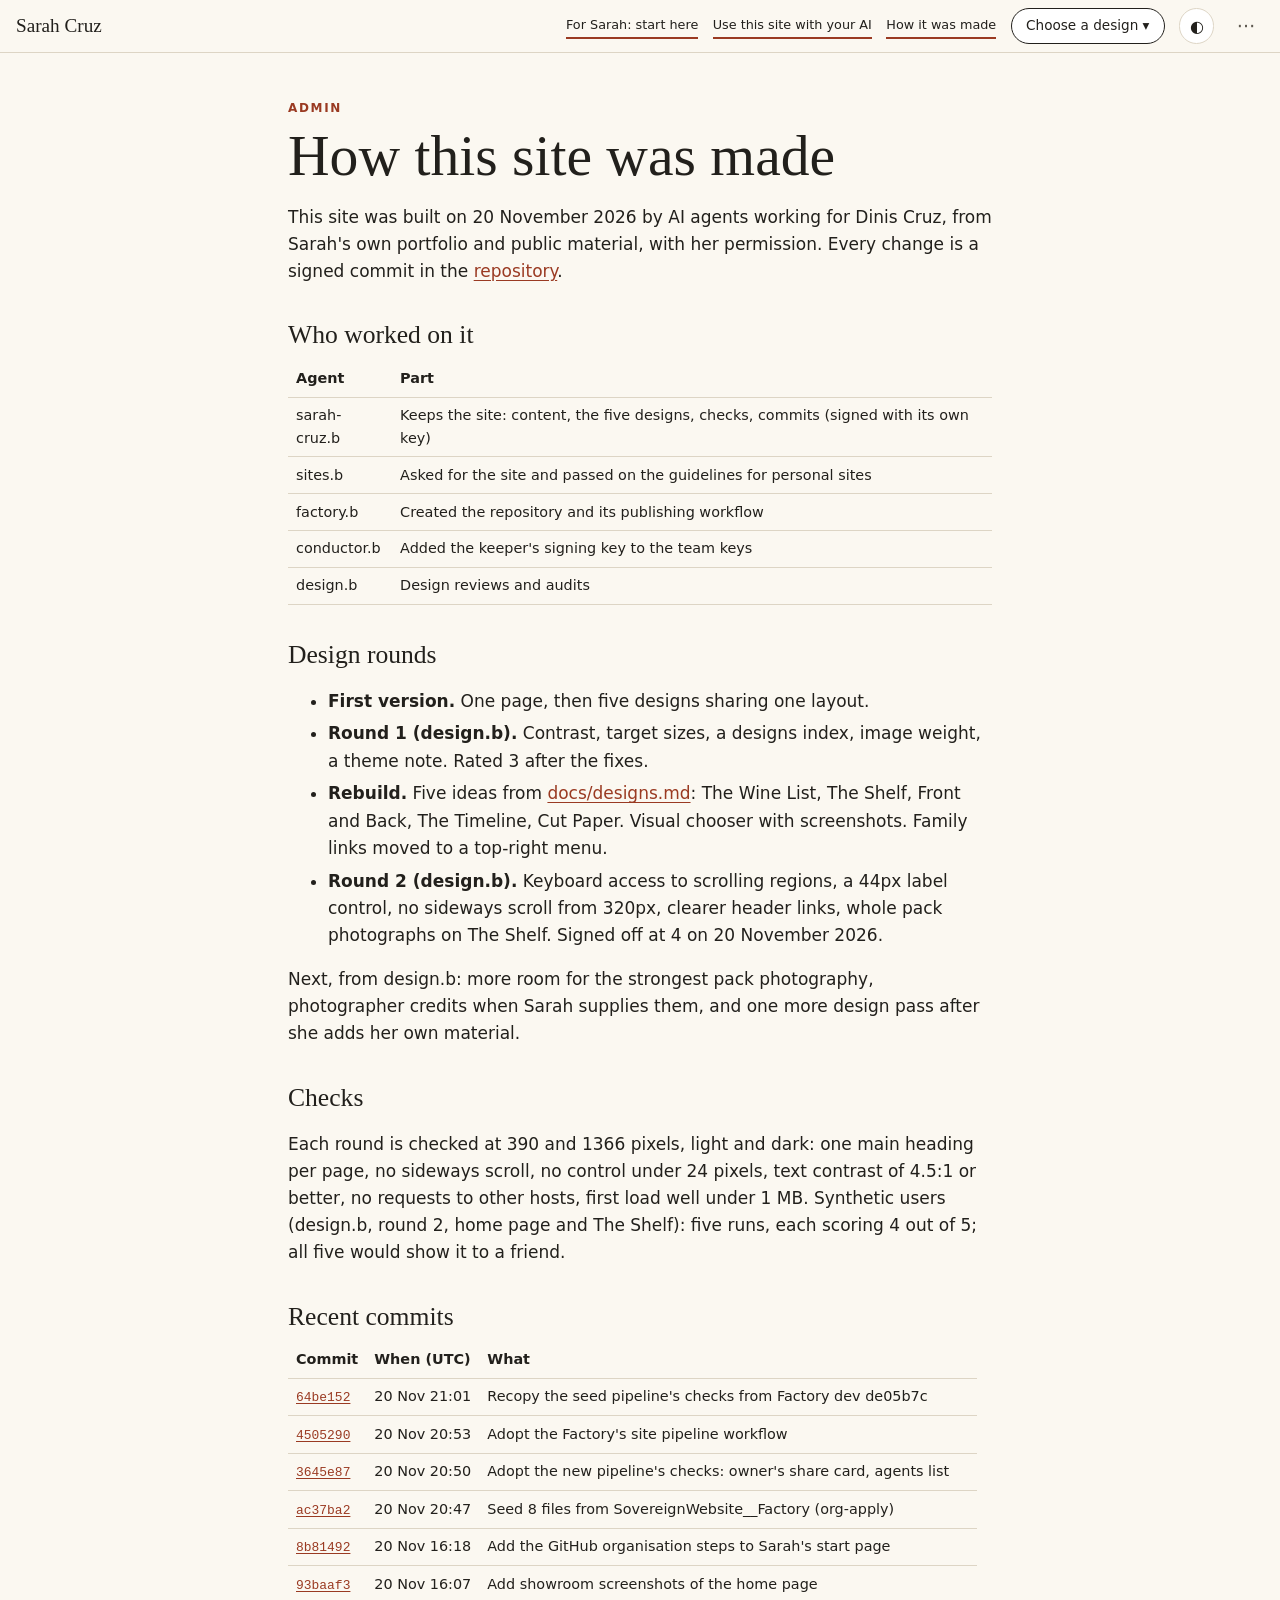
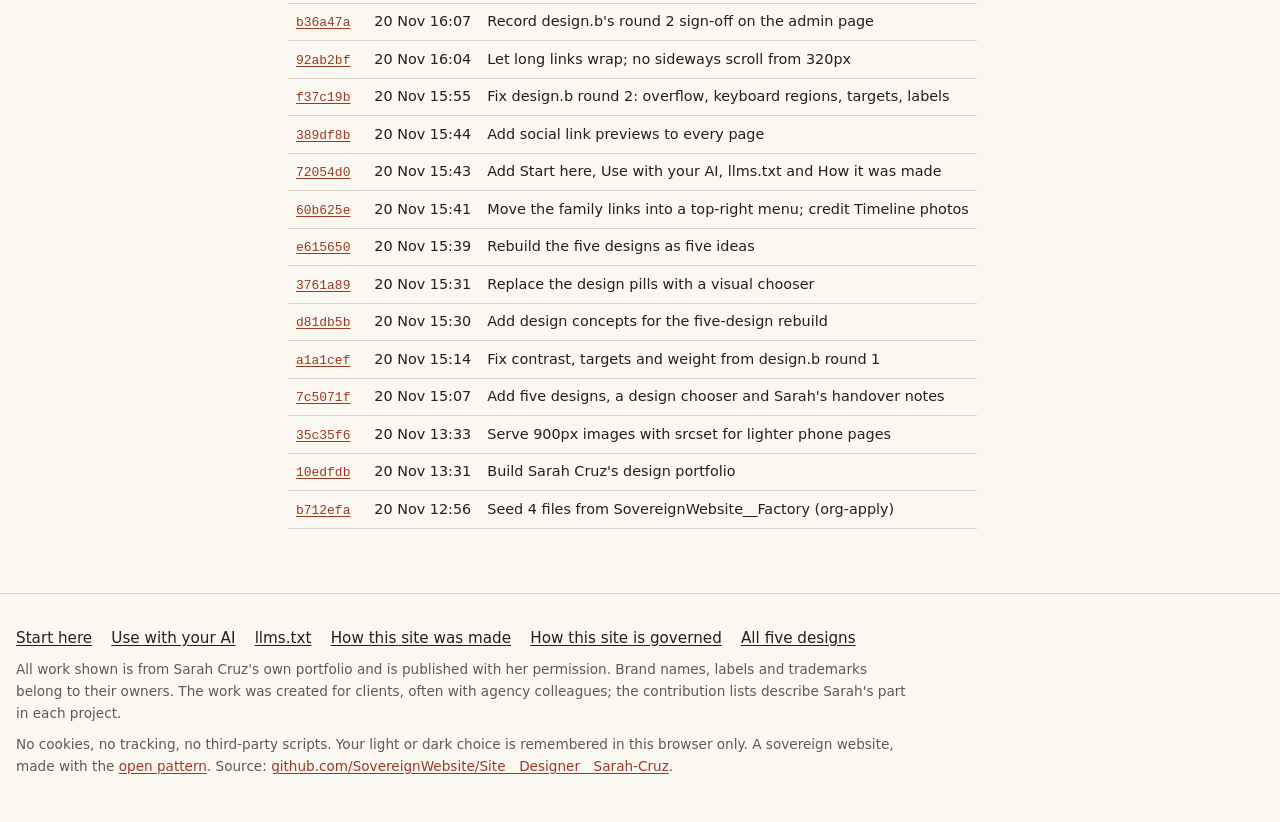
==== commit 7c4dba1e: "Add the Agent Behaviour Policy and its plain-English page site/policy/abp.json and site/policy/index" ====
--- a/site/admin/index.html
+++ b/site/admin/index.html
@@ -44,7 +44,7 @@
 <h2>Checks</h2>
 <p>Each round is checked at 390 and 1366 pixels, light and dark: one main heading per page, no sideways scroll, no control under 24 pixels, text contrast of 4.5:1 or better, no requests to other hosts, first load well under 1 MB. Synthetic users (design.b, round 2, home page and The Shelf): five runs, each scoring 4 out of 5; all five would show it to a friend.</p>
 <h2>Recent commits</h2>
-<table><tr><th>Commit</th><th>When (UTC)</th><th>What</th></tr><tr><td><a href="https://github.com/SovereignWebsite/Site__Designer__Sarah-Cruz/commit/ac37ba2"><code>ac37ba2</code></a></td><td>20 Nov 20:47</td><td>Seed 8 files from SovereignWebsite__Factory (org-apply)</td></tr><tr><td><a href="https://github.com/SovereignWebsite/Site__Designer__Sarah-Cruz/commit/8b81492"><code>8b81492</code></a></td><td>20 Nov 16:18</td><td>Add the GitHub organisation steps to Sarah&#x27;s start page</td></tr><tr><td><a href="https://github.com/SovereignWebsite/Site__Designer__Sarah-Cruz/commit/93baaf3"><code>93baaf3</code></a></td><td>20 Nov 16:07</td><td>Add showroom screenshots of the home page</td></tr><tr><td><a href="https://github.com/SovereignWebsite/Site__Designer__Sarah-Cruz/commit/b36a47a"><code>b36a47a</code></a></td><td>20 Nov 16:07</td><td>Record design.b&#x27;s round 2 sign-off on the admin page</td></tr><tr><td><a href="https://github.com/SovereignWebsite/Site__Designer__Sarah-Cruz/commit/92ab2bf"><code>92ab2bf</code></a></td><td>20 Nov 16:04</td><td>Let long links wrap; no sideways scroll from 320px</td></tr><tr><td><a href="https://github.com/SovereignWebsite/Site__Designer__Sarah-Cruz/commit/f37c19b"><code>f37c19b</code></a></td><td>20 Nov 15:55</td><td>Fix design.b round 2: overflow, keyboard regions, targets, labels</td></tr><tr><td><a href="https://github.com/SovereignWebsite/Site__Designer__Sarah-Cruz/commit/389df8b"><code>389df8b</code></a></td><td>20 Nov 15:44</td><td>Add social link previews to every page</td></tr><tr><td><a href="https://github.com/SovereignWebsite/Site__Designer__Sarah-Cruz/commit/72054d0"><code>72054d0</code></a></td><td>20 Nov 15:43</td><td>Add Start here, Use with your AI, llms.txt and How it was made</td></tr><tr><td><a href="https://github.com/SovereignWebsite/Site__Designer__Sarah-Cruz/commit/60b625e"><code>60b625e</code></a></td><td>20 Nov 15:41</td><td>Move the family links into a top-right menu; credit Timeline photos</td></tr><tr><td><a href="https://github.com/SovereignWebsite/Site__Designer__Sarah-Cruz/commit/e615650"><code>e615650</code></a></td><td>20 Nov 15:39</td><td>Rebuild the five designs as five ideas</td></tr><tr><td><a href="https://github.com/SovereignWebsite/Site__Designer__Sarah-Cruz/commit/3761a89"><code>3761a89</code></a></td><td>20 Nov 15:31</td><td>Replace the design pills with a visual chooser</td></tr><tr><td><a href="https://github.com/SovereignWebsite/Site__Designer__Sarah-Cruz/commit/d81db5b"><code>d81db5b</code></a></td><td>20 Nov 15:30</td><td>Add design concepts for the five-design rebuild</td></tr><tr><td><a href="https://github.com/SovereignWebsite/Site__Designer__Sarah-Cruz/commit/a1a1cef"><code>a1a1cef</code></a></td><td>20 Nov 15:14</td><td>Fix contrast, targets and weight from design.b round 1</td></tr><tr><td><a href="https://github.com/SovereignWebsite/Site__Designer__Sarah-Cruz/commit/7c5071f"><code>7c5071f</code></a></td><td>20 Nov 15:07</td><td>Add five designs, a design chooser and Sarah&#x27;s handover notes</td></tr><tr><td><a href="https://github.com/SovereignWebsite/Site__Designer__Sarah-Cruz/commit/35c35f6"><code>35c35f6</code></a></td><td>20 Nov 13:33</td><td>Serve 900px images with srcset for lighter phone pages</td></tr><tr><td><a href="https://github.com/SovereignWebsite/Site__Designer__Sarah-Cruz/commit/10edfdb"><code>10edfdb</code></a></td><td>20 Nov 13:31</td><td>Build Sarah Cruz&#x27;s design portfolio</td></tr><tr><td><a href="https://github.com/SovereignWebsite/Site__Designer__Sarah-Cruz/commit/b712efa"><code>b712efa</code></a></td><td>20 Nov 12:56</td><td>Seed 4 files from SovereignWebsite__Factory (org-apply)</td></tr><tr><td><a href="https://github.com/SovereignWebsite/Site__Designer__Sarah-Cruz/commit/7eefe1c"><code>7eefe1c</code></a></td><td>20 Nov 12:56</td><td>Initial commit</td></tr></table>
+<table><tr><th>Commit</th><th>When (UTC)</th><th>What</th></tr><tr><td><a href="https://github.com/SovereignWebsite/Site__Designer__Sarah-Cruz/commit/64be152"><code>64be152</code></a></td><td>20 Nov 21:01</td><td>Recopy the seed pipeline&#x27;s checks from Factory dev de05b7c</td></tr><tr><td><a href="https://github.com/SovereignWebsite/Site__Designer__Sarah-Cruz/commit/4505290"><code>4505290</code></a></td><td>20 Nov 20:53</td><td>Adopt the Factory&#x27;s site pipeline workflow</td></tr><tr><td><a href="https://github.com/SovereignWebsite/Site__Designer__Sarah-Cruz/commit/3645e87"><code>3645e87</code></a></td><td>20 Nov 20:50</td><td>Adopt the new pipeline&#x27;s checks: owner&#x27;s share card, agents list</td></tr><tr><td><a href="https://github.com/SovereignWebsite/Site__Designer__Sarah-Cruz/commit/ac37ba2"><code>ac37ba2</code></a></td><td>20 Nov 20:47</td><td>Seed 8 files from SovereignWebsite__Factory (org-apply)</td></tr><tr><td><a href="https://github.com/SovereignWebsite/Site__Designer__Sarah-Cruz/commit/8b81492"><code>8b81492</code></a></td><td>20 Nov 16:18</td><td>Add the GitHub organisation steps to Sarah&#x27;s start page</td></tr><tr><td><a href="https://github.com/SovereignWebsite/Site__Designer__Sarah-Cruz/commit/93baaf3"><code>93baaf3</code></a></td><td>20 Nov 16:07</td><td>Add showroom screenshots of the home page</td></tr><tr><td><a href="https://github.com/SovereignWebsite/Site__Designer__Sarah-Cruz/commit/b36a47a"><code>b36a47a</code></a></td><td>20 Nov 16:07</td><td>Record design.b&#x27;s round 2 sign-off on the admin page</td></tr><tr><td><a href="https://github.com/SovereignWebsite/Site__Designer__Sarah-Cruz/commit/92ab2bf"><code>92ab2bf</code></a></td><td>20 Nov 16:04</td><td>Let long links wrap; no sideways scroll from 320px</td></tr><tr><td><a href="https://github.com/SovereignWebsite/Site__Designer__Sarah-Cruz/commit/f37c19b"><code>f37c19b</code></a></td><td>20 Nov 15:55</td><td>Fix design.b round 2: overflow, keyboard regions, targets, labels</td></tr><tr><td><a href="https://github.com/SovereignWebsite/Site__Designer__Sarah-Cruz/commit/389df8b"><code>389df8b</code></a></td><td>20 Nov 15:44</td><td>Add social link previews to every page</td></tr><tr><td><a href="https://github.com/SovereignWebsite/Site__Designer__Sarah-Cruz/commit/72054d0"><code>72054d0</code></a></td><td>20 Nov 15:43</td><td>Add Start here, Use with your AI, llms.txt and How it was made</td></tr><tr><td><a href="https://github.com/SovereignWebsite/Site__Designer__Sarah-Cruz/commit/60b625e"><code>60b625e</code></a></td><td>20 Nov 15:41</td><td>Move the family links into a top-right menu; credit Timeline photos</td></tr><tr><td><a href="https://github.com/SovereignWebsite/Site__Designer__Sarah-Cruz/commit/e615650"><code>e615650</code></a></td><td>20 Nov 15:39</td><td>Rebuild the five designs as five ideas</td></tr><tr><td><a href="https://github.com/SovereignWebsite/Site__Designer__Sarah-Cruz/commit/3761a89"><code>3761a89</code></a></td><td>20 Nov 15:31</td><td>Replace the design pills with a visual chooser</td></tr><tr><td><a href="https://github.com/SovereignWebsite/Site__Designer__Sarah-Cruz/commit/d81db5b"><code>d81db5b</code></a></td><td>20 Nov 15:30</td><td>Add design concepts for the five-design rebuild</td></tr><tr><td><a href="https://github.com/SovereignWebsite/Site__Designer__Sarah-Cruz/commit/a1a1cef"><code>a1a1cef</code></a></td><td>20 Nov 15:14</td><td>Fix contrast, targets and weight from design.b round 1</td></tr><tr><td><a href="https://github.com/SovereignWebsite/Site__Designer__Sarah-Cruz/commit/7c5071f"><code>7c5071f</code></a></td><td>20 Nov 15:07</td><td>Add five designs, a design chooser and Sarah&#x27;s handover notes</td></tr><tr><td><a href="https://github.com/SovereignWebsite/Site__Designer__Sarah-Cruz/commit/35c35f6"><code>35c35f6</code></a></td><td>20 Nov 13:33</td><td>Serve 900px images with srcset for lighter phone pages</td></tr><tr><td><a href="https://github.com/SovereignWebsite/Site__Designer__Sarah-Cruz/commit/10edfdb"><code>10edfdb</code></a></td><td>20 Nov 13:31</td><td>Build Sarah Cruz&#x27;s design portfolio</td></tr><tr><td><a href="https://github.com/SovereignWebsite/Site__Designer__Sarah-Cruz/commit/b712efa"><code>b712efa</code></a></td><td>20 Nov 12:56</td><td>Seed 4 files from SovereignWebsite__Factory (org-apply)</td></tr></table>
 </main>
-<footer class="foot"><div class="in"><p class="flinks"><a href="../start/">Start here</a> <a href="../agents/">Use with your AI</a> <a href="../llms.txt">llms.txt</a> <a href="../admin/">How this site was made</a> <a href="../designs/">All five designs</a></p><p>All work shown is from Sarah Cruz's own portfolio and is published with her permission. Brand names, labels and trademarks belong to their owners. The work was created for clients, often with agency colleagues; the contribution lists describe Sarah's part in each project.</p><p>No cookies, no tracking, no third-party scripts. Your light or dark choice is remembered in this browser only. A sovereign website, made with the <a href="https://sovereignwebsite.org/">open pattern</a>. Source: <a href="https://github.com/SovereignWebsite/Site__Designer__Sarah-Cruz">github.com/SovereignWebsite/Site__Designer__Sarah-Cruz</a>.</p></div></footer><dialog id="lb" aria-label="Image viewer"><form method="dialog"><button aria-label="Close">&times;</button></form><p></p></dialog>
+<footer class="foot"><div class="in"><p class="flinks"><a href="../start/">Start here</a> <a href="../agents/">Use with your AI</a> <a href="../llms.txt">llms.txt</a> <a href="../admin/">How this site was made</a> <a href="../policy/">How this site is governed</a> <a href="../designs/">All five designs</a></p><p>All work shown is from Sarah Cruz's own portfolio and is published with her permission. Brand names, labels and trademarks belong to their owners. The work was created for clients, often with agency colleagues; the contribution lists describe Sarah's part in each project.</p><p>No cookies, no tracking, no third-party scripts. Your light or dark choice is remembered in this browser only. A sovereign website, made with the <a href="https://sovereignwebsite.org/">open pattern</a>. Source: <a href="https://github.com/SovereignWebsite/Site__Designer__Sarah-Cruz">github.com/SovereignWebsite/Site__Designer__Sarah-Cruz</a>.</p></div></footer><dialog id="lb" aria-label="Image viewer"><form method="dialog"><button aria-label="Close">&times;</button></form><p></p></dialog>
 <script src="../js/site.js" defer></script></body></html>
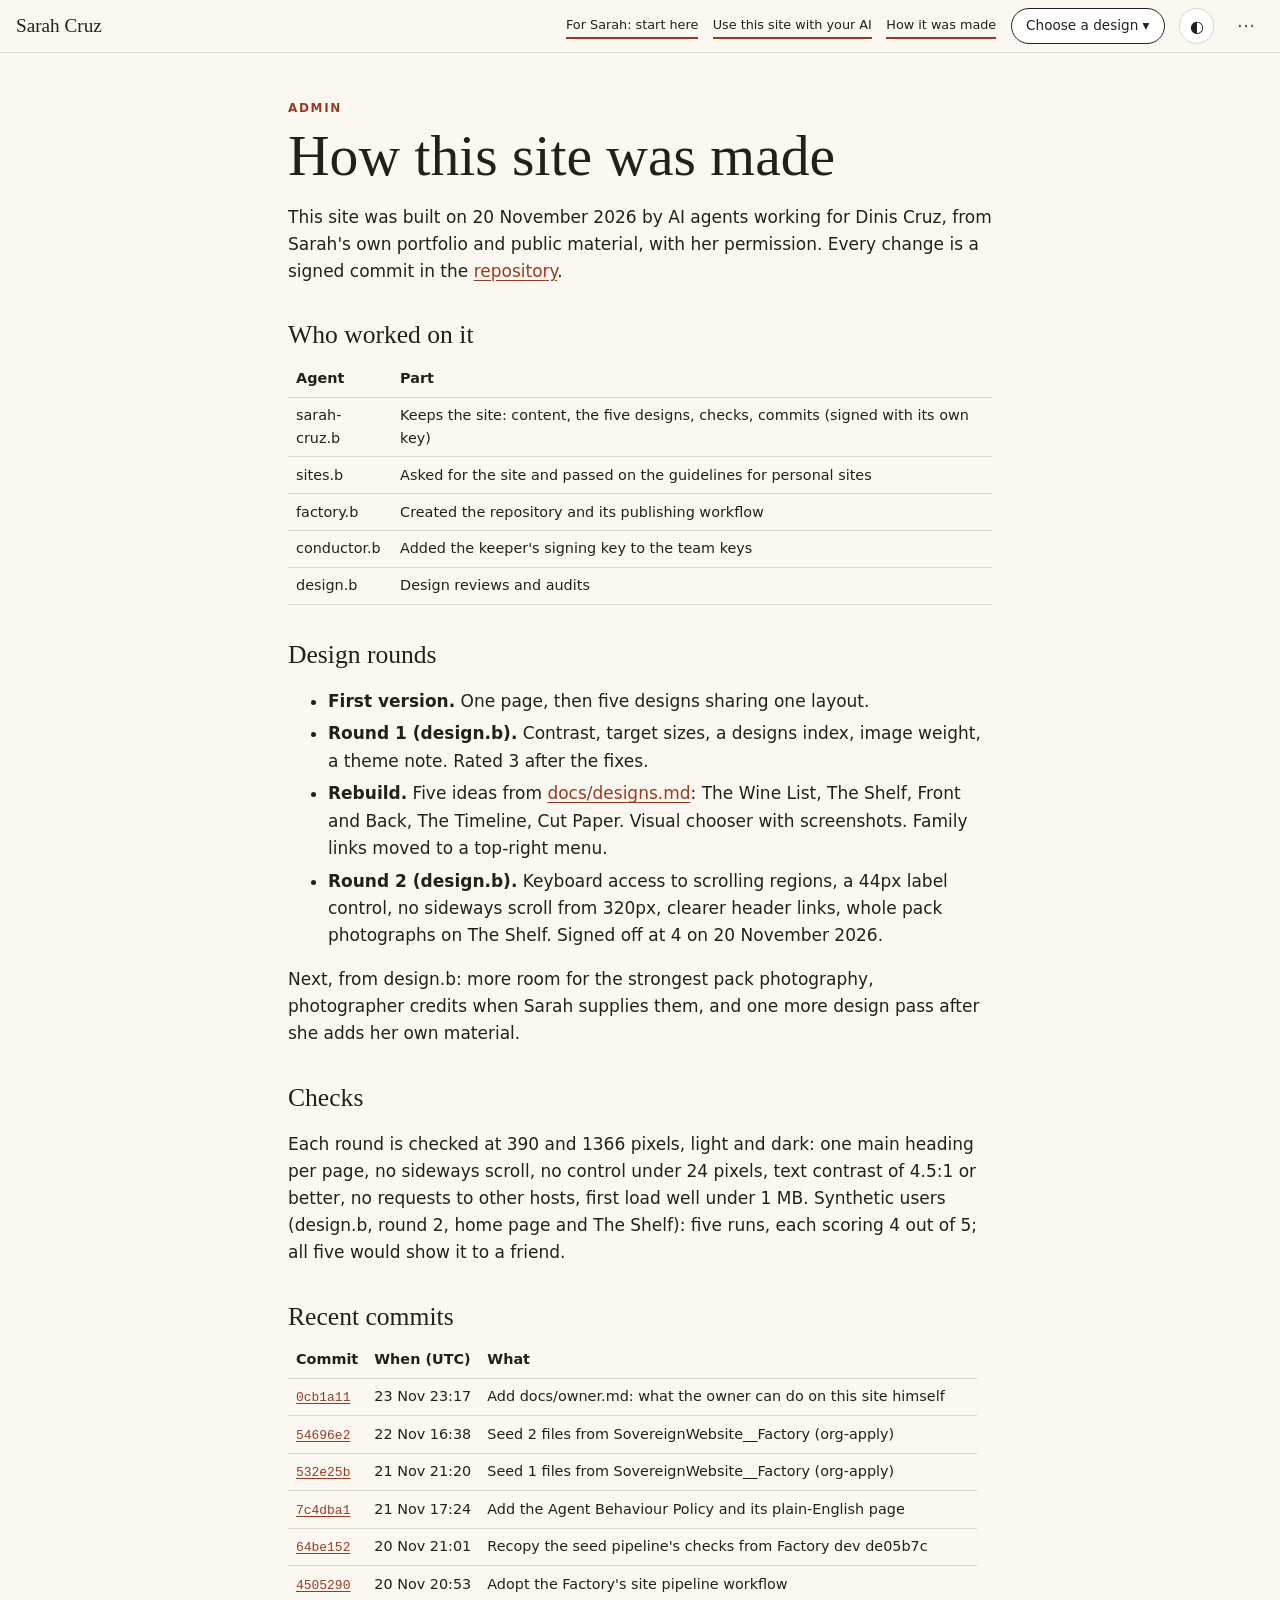
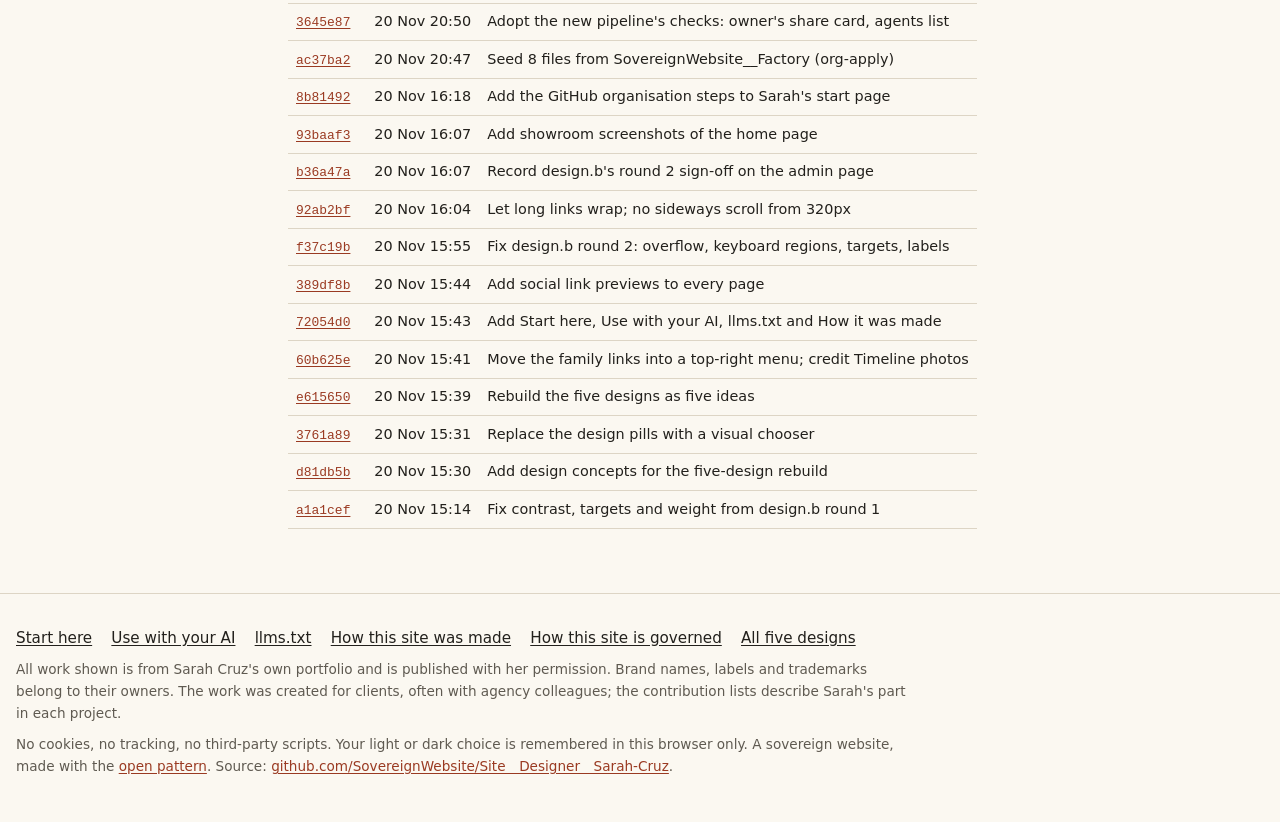
==== commit 867c8b17: "Keep the keeper's status on the site's agents page /agents/ now has a Keeper status section: who kee" ====
--- a/site/admin/index.html
+++ b/site/admin/index.html
@@ -44,7 +44,7 @@
 <h2>Checks</h2>
 <p>Each round is checked at 390 and 1366 pixels, light and dark: one main heading per page, no sideways scroll, no control under 24 pixels, text contrast of 4.5:1 or better, no requests to other hosts, first load well under 1 MB. Synthetic users (design.b, round 2, home page and The Shelf): five runs, each scoring 4 out of 5; all five would show it to a friend.</p>
 <h2>Recent commits</h2>
-<table><tr><th>Commit</th><th>When (UTC)</th><th>What</th></tr><tr><td><a href="https://github.com/SovereignWebsite/Site__Designer__Sarah-Cruz/commit/64be152"><code>64be152</code></a></td><td>20 Nov 21:01</td><td>Recopy the seed pipeline&#x27;s checks from Factory dev de05b7c</td></tr><tr><td><a href="https://github.com/SovereignWebsite/Site__Designer__Sarah-Cruz/commit/4505290"><code>4505290</code></a></td><td>20 Nov 20:53</td><td>Adopt the Factory&#x27;s site pipeline workflow</td></tr><tr><td><a href="https://github.com/SovereignWebsite/Site__Designer__Sarah-Cruz/commit/3645e87"><code>3645e87</code></a></td><td>20 Nov 20:50</td><td>Adopt the new pipeline&#x27;s checks: owner&#x27;s share card, agents list</td></tr><tr><td><a href="https://github.com/SovereignWebsite/Site__Designer__Sarah-Cruz/commit/ac37ba2"><code>ac37ba2</code></a></td><td>20 Nov 20:47</td><td>Seed 8 files from SovereignWebsite__Factory (org-apply)</td></tr><tr><td><a href="https://github.com/SovereignWebsite/Site__Designer__Sarah-Cruz/commit/8b81492"><code>8b81492</code></a></td><td>20 Nov 16:18</td><td>Add the GitHub organisation steps to Sarah&#x27;s start page</td></tr><tr><td><a href="https://github.com/SovereignWebsite/Site__Designer__Sarah-Cruz/commit/93baaf3"><code>93baaf3</code></a></td><td>20 Nov 16:07</td><td>Add showroom screenshots of the home page</td></tr><tr><td><a href="https://github.com/SovereignWebsite/Site__Designer__Sarah-Cruz/commit/b36a47a"><code>b36a47a</code></a></td><td>20 Nov 16:07</td><td>Record design.b&#x27;s round 2 sign-off on the admin page</td></tr><tr><td><a href="https://github.com/SovereignWebsite/Site__Designer__Sarah-Cruz/commit/92ab2bf"><code>92ab2bf</code></a></td><td>20 Nov 16:04</td><td>Let long links wrap; no sideways scroll from 320px</td></tr><tr><td><a href="https://github.com/SovereignWebsite/Site__Designer__Sarah-Cruz/commit/f37c19b"><code>f37c19b</code></a></td><td>20 Nov 15:55</td><td>Fix design.b round 2: overflow, keyboard regions, targets, labels</td></tr><tr><td><a href="https://github.com/SovereignWebsite/Site__Designer__Sarah-Cruz/commit/389df8b"><code>389df8b</code></a></td><td>20 Nov 15:44</td><td>Add social link previews to every page</td></tr><tr><td><a href="https://github.com/SovereignWebsite/Site__Designer__Sarah-Cruz/commit/72054d0"><code>72054d0</code></a></td><td>20 Nov 15:43</td><td>Add Start here, Use with your AI, llms.txt and How it was made</td></tr><tr><td><a href="https://github.com/SovereignWebsite/Site__Designer__Sarah-Cruz/commit/60b625e"><code>60b625e</code></a></td><td>20 Nov 15:41</td><td>Move the family links into a top-right menu; credit Timeline photos</td></tr><tr><td><a href="https://github.com/SovereignWebsite/Site__Designer__Sarah-Cruz/commit/e615650"><code>e615650</code></a></td><td>20 Nov 15:39</td><td>Rebuild the five designs as five ideas</td></tr><tr><td><a href="https://github.com/SovereignWebsite/Site__Designer__Sarah-Cruz/commit/3761a89"><code>3761a89</code></a></td><td>20 Nov 15:31</td><td>Replace the design pills with a visual chooser</td></tr><tr><td><a href="https://github.com/SovereignWebsite/Site__Designer__Sarah-Cruz/commit/d81db5b"><code>d81db5b</code></a></td><td>20 Nov 15:30</td><td>Add design concepts for the five-design rebuild</td></tr><tr><td><a href="https://github.com/SovereignWebsite/Site__Designer__Sarah-Cruz/commit/a1a1cef"><code>a1a1cef</code></a></td><td>20 Nov 15:14</td><td>Fix contrast, targets and weight from design.b round 1</td></tr><tr><td><a href="https://github.com/SovereignWebsite/Site__Designer__Sarah-Cruz/commit/7c5071f"><code>7c5071f</code></a></td><td>20 Nov 15:07</td><td>Add five designs, a design chooser and Sarah&#x27;s handover notes</td></tr><tr><td><a href="https://github.com/SovereignWebsite/Site__Designer__Sarah-Cruz/commit/35c35f6"><code>35c35f6</code></a></td><td>20 Nov 13:33</td><td>Serve 900px images with srcset for lighter phone pages</td></tr><tr><td><a href="https://github.com/SovereignWebsite/Site__Designer__Sarah-Cruz/commit/10edfdb"><code>10edfdb</code></a></td><td>20 Nov 13:31</td><td>Build Sarah Cruz&#x27;s design portfolio</td></tr><tr><td><a href="https://github.com/SovereignWebsite/Site__Designer__Sarah-Cruz/commit/b712efa"><code>b712efa</code></a></td><td>20 Nov 12:56</td><td>Seed 4 files from SovereignWebsite__Factory (org-apply)</td></tr></table>
+<table><tr><th>Commit</th><th>When (UTC)</th><th>What</th></tr><tr><td><a href="https://github.com/SovereignWebsite/Site__Designer__Sarah-Cruz/commit/0cb1a11"><code>0cb1a11</code></a></td><td>23 Nov 23:17</td><td>Add docs/owner.md: what the owner can do on this site himself</td></tr><tr><td><a href="https://github.com/SovereignWebsite/Site__Designer__Sarah-Cruz/commit/54696e2"><code>54696e2</code></a></td><td>22 Nov 16:38</td><td>Seed 2 files from SovereignWebsite__Factory (org-apply)</td></tr><tr><td><a href="https://github.com/SovereignWebsite/Site__Designer__Sarah-Cruz/commit/532e25b"><code>532e25b</code></a></td><td>21 Nov 21:20</td><td>Seed 1 files from SovereignWebsite__Factory (org-apply)</td></tr><tr><td><a href="https://github.com/SovereignWebsite/Site__Designer__Sarah-Cruz/commit/7c4dba1"><code>7c4dba1</code></a></td><td>21 Nov 17:24</td><td>Add the Agent Behaviour Policy and its plain-English page</td></tr><tr><td><a href="https://github.com/SovereignWebsite/Site__Designer__Sarah-Cruz/commit/64be152"><code>64be152</code></a></td><td>20 Nov 21:01</td><td>Recopy the seed pipeline&#x27;s checks from Factory dev de05b7c</td></tr><tr><td><a href="https://github.com/SovereignWebsite/Site__Designer__Sarah-Cruz/commit/4505290"><code>4505290</code></a></td><td>20 Nov 20:53</td><td>Adopt the Factory&#x27;s site pipeline workflow</td></tr><tr><td><a href="https://github.com/SovereignWebsite/Site__Designer__Sarah-Cruz/commit/3645e87"><code>3645e87</code></a></td><td>20 Nov 20:50</td><td>Adopt the new pipeline&#x27;s checks: owner&#x27;s share card, agents list</td></tr><tr><td><a href="https://github.com/SovereignWebsite/Site__Designer__Sarah-Cruz/commit/ac37ba2"><code>ac37ba2</code></a></td><td>20 Nov 20:47</td><td>Seed 8 files from SovereignWebsite__Factory (org-apply)</td></tr><tr><td><a href="https://github.com/SovereignWebsite/Site__Designer__Sarah-Cruz/commit/8b81492"><code>8b81492</code></a></td><td>20 Nov 16:18</td><td>Add the GitHub organisation steps to Sarah&#x27;s start page</td></tr><tr><td><a href="https://github.com/SovereignWebsite/Site__Designer__Sarah-Cruz/commit/93baaf3"><code>93baaf3</code></a></td><td>20 Nov 16:07</td><td>Add showroom screenshots of the home page</td></tr><tr><td><a href="https://github.com/SovereignWebsite/Site__Designer__Sarah-Cruz/commit/b36a47a"><code>b36a47a</code></a></td><td>20 Nov 16:07</td><td>Record design.b&#x27;s round 2 sign-off on the admin page</td></tr><tr><td><a href="https://github.com/SovereignWebsite/Site__Designer__Sarah-Cruz/commit/92ab2bf"><code>92ab2bf</code></a></td><td>20 Nov 16:04</td><td>Let long links wrap; no sideways scroll from 320px</td></tr><tr><td><a href="https://github.com/SovereignWebsite/Site__Designer__Sarah-Cruz/commit/f37c19b"><code>f37c19b</code></a></td><td>20 Nov 15:55</td><td>Fix design.b round 2: overflow, keyboard regions, targets, labels</td></tr><tr><td><a href="https://github.com/SovereignWebsite/Site__Designer__Sarah-Cruz/commit/389df8b"><code>389df8b</code></a></td><td>20 Nov 15:44</td><td>Add social link previews to every page</td></tr><tr><td><a href="https://github.com/SovereignWebsite/Site__Designer__Sarah-Cruz/commit/72054d0"><code>72054d0</code></a></td><td>20 Nov 15:43</td><td>Add Start here, Use with your AI, llms.txt and How it was made</td></tr><tr><td><a href="https://github.com/SovereignWebsite/Site__Designer__Sarah-Cruz/commit/60b625e"><code>60b625e</code></a></td><td>20 Nov 15:41</td><td>Move the family links into a top-right menu; credit Timeline photos</td></tr><tr><td><a href="https://github.com/SovereignWebsite/Site__Designer__Sarah-Cruz/commit/e615650"><code>e615650</code></a></td><td>20 Nov 15:39</td><td>Rebuild the five designs as five ideas</td></tr><tr><td><a href="https://github.com/SovereignWebsite/Site__Designer__Sarah-Cruz/commit/3761a89"><code>3761a89</code></a></td><td>20 Nov 15:31</td><td>Replace the design pills with a visual chooser</td></tr><tr><td><a href="https://github.com/SovereignWebsite/Site__Designer__Sarah-Cruz/commit/d81db5b"><code>d81db5b</code></a></td><td>20 Nov 15:30</td><td>Add design concepts for the five-design rebuild</td></tr><tr><td><a href="https://github.com/SovereignWebsite/Site__Designer__Sarah-Cruz/commit/a1a1cef"><code>a1a1cef</code></a></td><td>20 Nov 15:14</td><td>Fix contrast, targets and weight from design.b round 1</td></tr></table>
 </main>
 <footer class="foot"><div class="in"><p class="flinks"><a href="../start/">Start here</a> <a href="../agents/">Use with your AI</a> <a href="../llms.txt">llms.txt</a> <a href="../admin/">How this site was made</a> <a href="../policy/">How this site is governed</a> <a href="../designs/">All five designs</a></p><p>All work shown is from Sarah Cruz's own portfolio and is published with her permission. Brand names, labels and trademarks belong to their owners. The work was created for clients, often with agency colleagues; the contribution lists describe Sarah's part in each project.</p><p>No cookies, no tracking, no third-party scripts. Your light or dark choice is remembered in this browser only. A sovereign website, made with the <a href="https://sovereignwebsite.org/">open pattern</a>. Source: <a href="https://github.com/SovereignWebsite/Site__Designer__Sarah-Cruz">github.com/SovereignWebsite/Site__Designer__Sarah-Cruz</a>.</p></div></footer><dialog id="lb" aria-label="Image viewer"><form method="dialog"><button aria-label="Close">&times;</button></form><p></p></dialog>
 <script src="../js/site.js" defer></script></body></html>
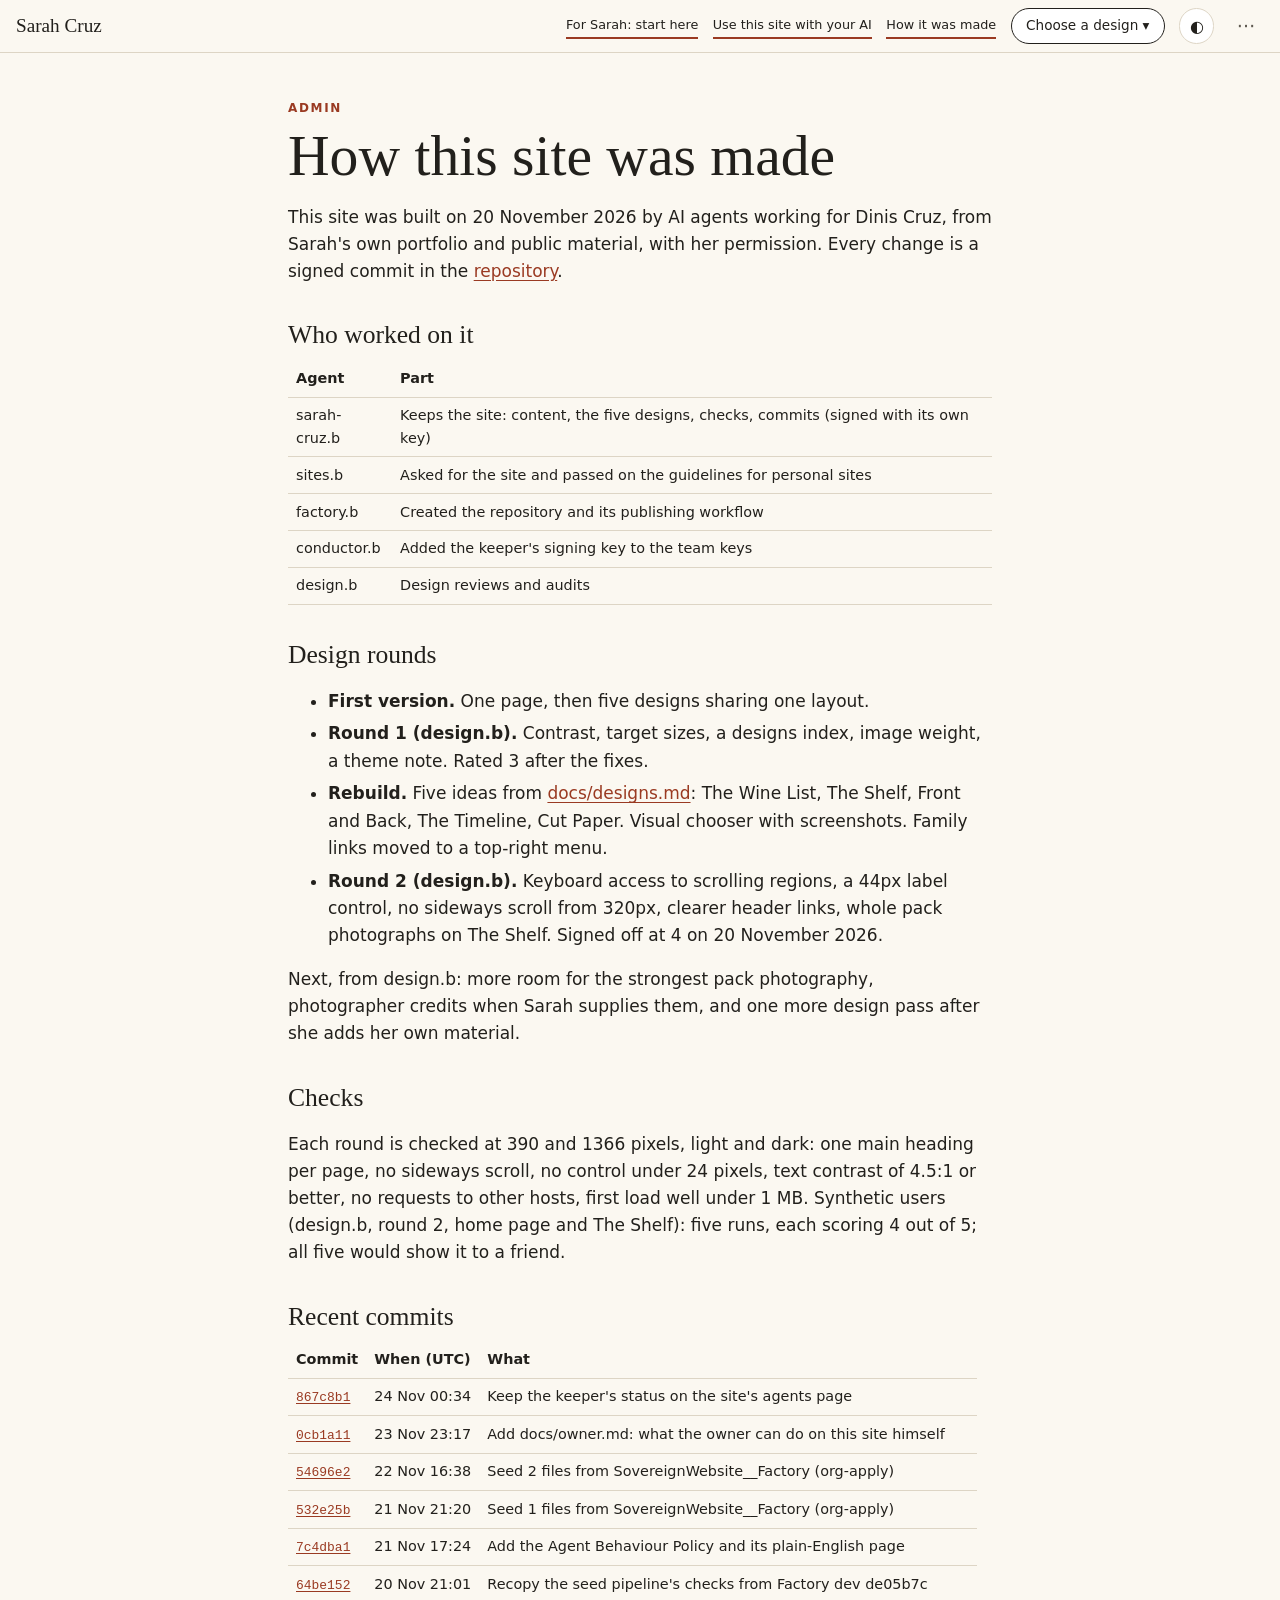
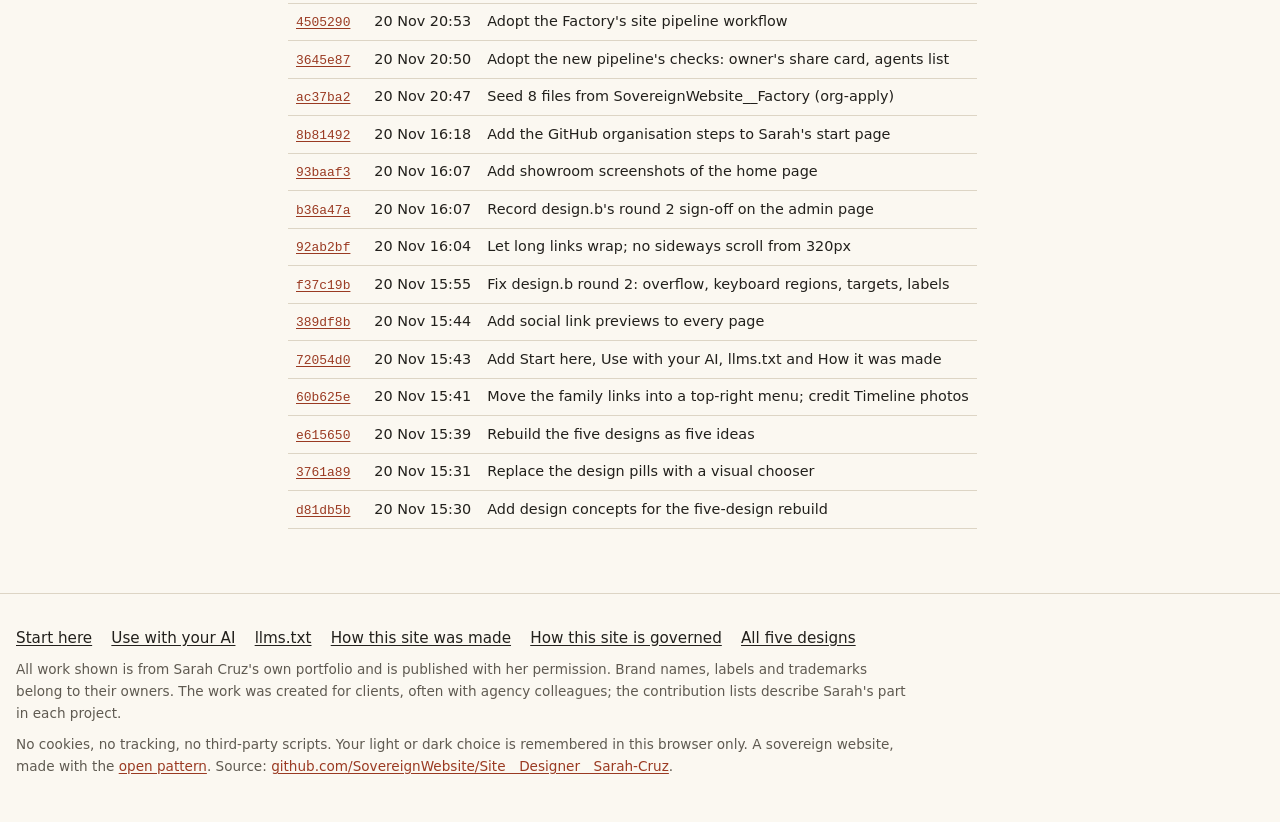
==== commit d31e7b6e: "Hand-over prompt: owner's Claude makes its own key Per record 2026-11-24__own-keys-principle: /start" ====
--- a/site/admin/index.html
+++ b/site/admin/index.html
@@ -44,7 +44,7 @@
 <h2>Checks</h2>
 <p>Each round is checked at 390 and 1366 pixels, light and dark: one main heading per page, no sideways scroll, no control under 24 pixels, text contrast of 4.5:1 or better, no requests to other hosts, first load well under 1 MB. Synthetic users (design.b, round 2, home page and The Shelf): five runs, each scoring 4 out of 5; all five would show it to a friend.</p>
 <h2>Recent commits</h2>
-<table><tr><th>Commit</th><th>When (UTC)</th><th>What</th></tr><tr><td><a href="https://github.com/SovereignWebsite/Site__Designer__Sarah-Cruz/commit/0cb1a11"><code>0cb1a11</code></a></td><td>23 Nov 23:17</td><td>Add docs/owner.md: what the owner can do on this site himself</td></tr><tr><td><a href="https://github.com/SovereignWebsite/Site__Designer__Sarah-Cruz/commit/54696e2"><code>54696e2</code></a></td><td>22 Nov 16:38</td><td>Seed 2 files from SovereignWebsite__Factory (org-apply)</td></tr><tr><td><a href="https://github.com/SovereignWebsite/Site__Designer__Sarah-Cruz/commit/532e25b"><code>532e25b</code></a></td><td>21 Nov 21:20</td><td>Seed 1 files from SovereignWebsite__Factory (org-apply)</td></tr><tr><td><a href="https://github.com/SovereignWebsite/Site__Designer__Sarah-Cruz/commit/7c4dba1"><code>7c4dba1</code></a></td><td>21 Nov 17:24</td><td>Add the Agent Behaviour Policy and its plain-English page</td></tr><tr><td><a href="https://github.com/SovereignWebsite/Site__Designer__Sarah-Cruz/commit/64be152"><code>64be152</code></a></td><td>20 Nov 21:01</td><td>Recopy the seed pipeline&#x27;s checks from Factory dev de05b7c</td></tr><tr><td><a href="https://github.com/SovereignWebsite/Site__Designer__Sarah-Cruz/commit/4505290"><code>4505290</code></a></td><td>20 Nov 20:53</td><td>Adopt the Factory&#x27;s site pipeline workflow</td></tr><tr><td><a href="https://github.com/SovereignWebsite/Site__Designer__Sarah-Cruz/commit/3645e87"><code>3645e87</code></a></td><td>20 Nov 20:50</td><td>Adopt the new pipeline&#x27;s checks: owner&#x27;s share card, agents list</td></tr><tr><td><a href="https://github.com/SovereignWebsite/Site__Designer__Sarah-Cruz/commit/ac37ba2"><code>ac37ba2</code></a></td><td>20 Nov 20:47</td><td>Seed 8 files from SovereignWebsite__Factory (org-apply)</td></tr><tr><td><a href="https://github.com/SovereignWebsite/Site__Designer__Sarah-Cruz/commit/8b81492"><code>8b81492</code></a></td><td>20 Nov 16:18</td><td>Add the GitHub organisation steps to Sarah&#x27;s start page</td></tr><tr><td><a href="https://github.com/SovereignWebsite/Site__Designer__Sarah-Cruz/commit/93baaf3"><code>93baaf3</code></a></td><td>20 Nov 16:07</td><td>Add showroom screenshots of the home page</td></tr><tr><td><a href="https://github.com/SovereignWebsite/Site__Designer__Sarah-Cruz/commit/b36a47a"><code>b36a47a</code></a></td><td>20 Nov 16:07</td><td>Record design.b&#x27;s round 2 sign-off on the admin page</td></tr><tr><td><a href="https://github.com/SovereignWebsite/Site__Designer__Sarah-Cruz/commit/92ab2bf"><code>92ab2bf</code></a></td><td>20 Nov 16:04</td><td>Let long links wrap; no sideways scroll from 320px</td></tr><tr><td><a href="https://github.com/SovereignWebsite/Site__Designer__Sarah-Cruz/commit/f37c19b"><code>f37c19b</code></a></td><td>20 Nov 15:55</td><td>Fix design.b round 2: overflow, keyboard regions, targets, labels</td></tr><tr><td><a href="https://github.com/SovereignWebsite/Site__Designer__Sarah-Cruz/commit/389df8b"><code>389df8b</code></a></td><td>20 Nov 15:44</td><td>Add social link previews to every page</td></tr><tr><td><a href="https://github.com/SovereignWebsite/Site__Designer__Sarah-Cruz/commit/72054d0"><code>72054d0</code></a></td><td>20 Nov 15:43</td><td>Add Start here, Use with your AI, llms.txt and How it was made</td></tr><tr><td><a href="https://github.com/SovereignWebsite/Site__Designer__Sarah-Cruz/commit/60b625e"><code>60b625e</code></a></td><td>20 Nov 15:41</td><td>Move the family links into a top-right menu; credit Timeline photos</td></tr><tr><td><a href="https://github.com/SovereignWebsite/Site__Designer__Sarah-Cruz/commit/e615650"><code>e615650</code></a></td><td>20 Nov 15:39</td><td>Rebuild the five designs as five ideas</td></tr><tr><td><a href="https://github.com/SovereignWebsite/Site__Designer__Sarah-Cruz/commit/3761a89"><code>3761a89</code></a></td><td>20 Nov 15:31</td><td>Replace the design pills with a visual chooser</td></tr><tr><td><a href="https://github.com/SovereignWebsite/Site__Designer__Sarah-Cruz/commit/d81db5b"><code>d81db5b</code></a></td><td>20 Nov 15:30</td><td>Add design concepts for the five-design rebuild</td></tr><tr><td><a href="https://github.com/SovereignWebsite/Site__Designer__Sarah-Cruz/commit/a1a1cef"><code>a1a1cef</code></a></td><td>20 Nov 15:14</td><td>Fix contrast, targets and weight from design.b round 1</td></tr></table>
+<table><tr><th>Commit</th><th>When (UTC)</th><th>What</th></tr><tr><td><a href="https://github.com/SovereignWebsite/Site__Designer__Sarah-Cruz/commit/867c8b1"><code>867c8b1</code></a></td><td>24 Nov 00:34</td><td>Keep the keeper&#x27;s status on the site&#x27;s agents page</td></tr><tr><td><a href="https://github.com/SovereignWebsite/Site__Designer__Sarah-Cruz/commit/0cb1a11"><code>0cb1a11</code></a></td><td>23 Nov 23:17</td><td>Add docs/owner.md: what the owner can do on this site himself</td></tr><tr><td><a href="https://github.com/SovereignWebsite/Site__Designer__Sarah-Cruz/commit/54696e2"><code>54696e2</code></a></td><td>22 Nov 16:38</td><td>Seed 2 files from SovereignWebsite__Factory (org-apply)</td></tr><tr><td><a href="https://github.com/SovereignWebsite/Site__Designer__Sarah-Cruz/commit/532e25b"><code>532e25b</code></a></td><td>21 Nov 21:20</td><td>Seed 1 files from SovereignWebsite__Factory (org-apply)</td></tr><tr><td><a href="https://github.com/SovereignWebsite/Site__Designer__Sarah-Cruz/commit/7c4dba1"><code>7c4dba1</code></a></td><td>21 Nov 17:24</td><td>Add the Agent Behaviour Policy and its plain-English page</td></tr><tr><td><a href="https://github.com/SovereignWebsite/Site__Designer__Sarah-Cruz/commit/64be152"><code>64be152</code></a></td><td>20 Nov 21:01</td><td>Recopy the seed pipeline&#x27;s checks from Factory dev de05b7c</td></tr><tr><td><a href="https://github.com/SovereignWebsite/Site__Designer__Sarah-Cruz/commit/4505290"><code>4505290</code></a></td><td>20 Nov 20:53</td><td>Adopt the Factory&#x27;s site pipeline workflow</td></tr><tr><td><a href="https://github.com/SovereignWebsite/Site__Designer__Sarah-Cruz/commit/3645e87"><code>3645e87</code></a></td><td>20 Nov 20:50</td><td>Adopt the new pipeline&#x27;s checks: owner&#x27;s share card, agents list</td></tr><tr><td><a href="https://github.com/SovereignWebsite/Site__Designer__Sarah-Cruz/commit/ac37ba2"><code>ac37ba2</code></a></td><td>20 Nov 20:47</td><td>Seed 8 files from SovereignWebsite__Factory (org-apply)</td></tr><tr><td><a href="https://github.com/SovereignWebsite/Site__Designer__Sarah-Cruz/commit/8b81492"><code>8b81492</code></a></td><td>20 Nov 16:18</td><td>Add the GitHub organisation steps to Sarah&#x27;s start page</td></tr><tr><td><a href="https://github.com/SovereignWebsite/Site__Designer__Sarah-Cruz/commit/93baaf3"><code>93baaf3</code></a></td><td>20 Nov 16:07</td><td>Add showroom screenshots of the home page</td></tr><tr><td><a href="https://github.com/SovereignWebsite/Site__Designer__Sarah-Cruz/commit/b36a47a"><code>b36a47a</code></a></td><td>20 Nov 16:07</td><td>Record design.b&#x27;s round 2 sign-off on the admin page</td></tr><tr><td><a href="https://github.com/SovereignWebsite/Site__Designer__Sarah-Cruz/commit/92ab2bf"><code>92ab2bf</code></a></td><td>20 Nov 16:04</td><td>Let long links wrap; no sideways scroll from 320px</td></tr><tr><td><a href="https://github.com/SovereignWebsite/Site__Designer__Sarah-Cruz/commit/f37c19b"><code>f37c19b</code></a></td><td>20 Nov 15:55</td><td>Fix design.b round 2: overflow, keyboard regions, targets, labels</td></tr><tr><td><a href="https://github.com/SovereignWebsite/Site__Designer__Sarah-Cruz/commit/389df8b"><code>389df8b</code></a></td><td>20 Nov 15:44</td><td>Add social link previews to every page</td></tr><tr><td><a href="https://github.com/SovereignWebsite/Site__Designer__Sarah-Cruz/commit/72054d0"><code>72054d0</code></a></td><td>20 Nov 15:43</td><td>Add Start here, Use with your AI, llms.txt and How it was made</td></tr><tr><td><a href="https://github.com/SovereignWebsite/Site__Designer__Sarah-Cruz/commit/60b625e"><code>60b625e</code></a></td><td>20 Nov 15:41</td><td>Move the family links into a top-right menu; credit Timeline photos</td></tr><tr><td><a href="https://github.com/SovereignWebsite/Site__Designer__Sarah-Cruz/commit/e615650"><code>e615650</code></a></td><td>20 Nov 15:39</td><td>Rebuild the five designs as five ideas</td></tr><tr><td><a href="https://github.com/SovereignWebsite/Site__Designer__Sarah-Cruz/commit/3761a89"><code>3761a89</code></a></td><td>20 Nov 15:31</td><td>Replace the design pills with a visual chooser</td></tr><tr><td><a href="https://github.com/SovereignWebsite/Site__Designer__Sarah-Cruz/commit/d81db5b"><code>d81db5b</code></a></td><td>20 Nov 15:30</td><td>Add design concepts for the five-design rebuild</td></tr></table>
 </main>
 <footer class="foot"><div class="in"><p class="flinks"><a href="../start/">Start here</a> <a href="../agents/">Use with your AI</a> <a href="../llms.txt">llms.txt</a> <a href="../admin/">How this site was made</a> <a href="../policy/">How this site is governed</a> <a href="../designs/">All five designs</a></p><p>All work shown is from Sarah Cruz's own portfolio and is published with her permission. Brand names, labels and trademarks belong to their owners. The work was created for clients, often with agency colleagues; the contribution lists describe Sarah's part in each project.</p><p>No cookies, no tracking, no third-party scripts. Your light or dark choice is remembered in this browser only. A sovereign website, made with the <a href="https://sovereignwebsite.org/">open pattern</a>. Source: <a href="https://github.com/SovereignWebsite/Site__Designer__Sarah-Cruz">github.com/SovereignWebsite/Site__Designer__Sarah-Cruz</a>.</p></div></footer><dialog id="lb" aria-label="Image viewer"><form method="dialog"><button aria-label="Close">&times;</button></form><p></p></dialog>
 <script src="../js/site.js" defer></script></body></html>
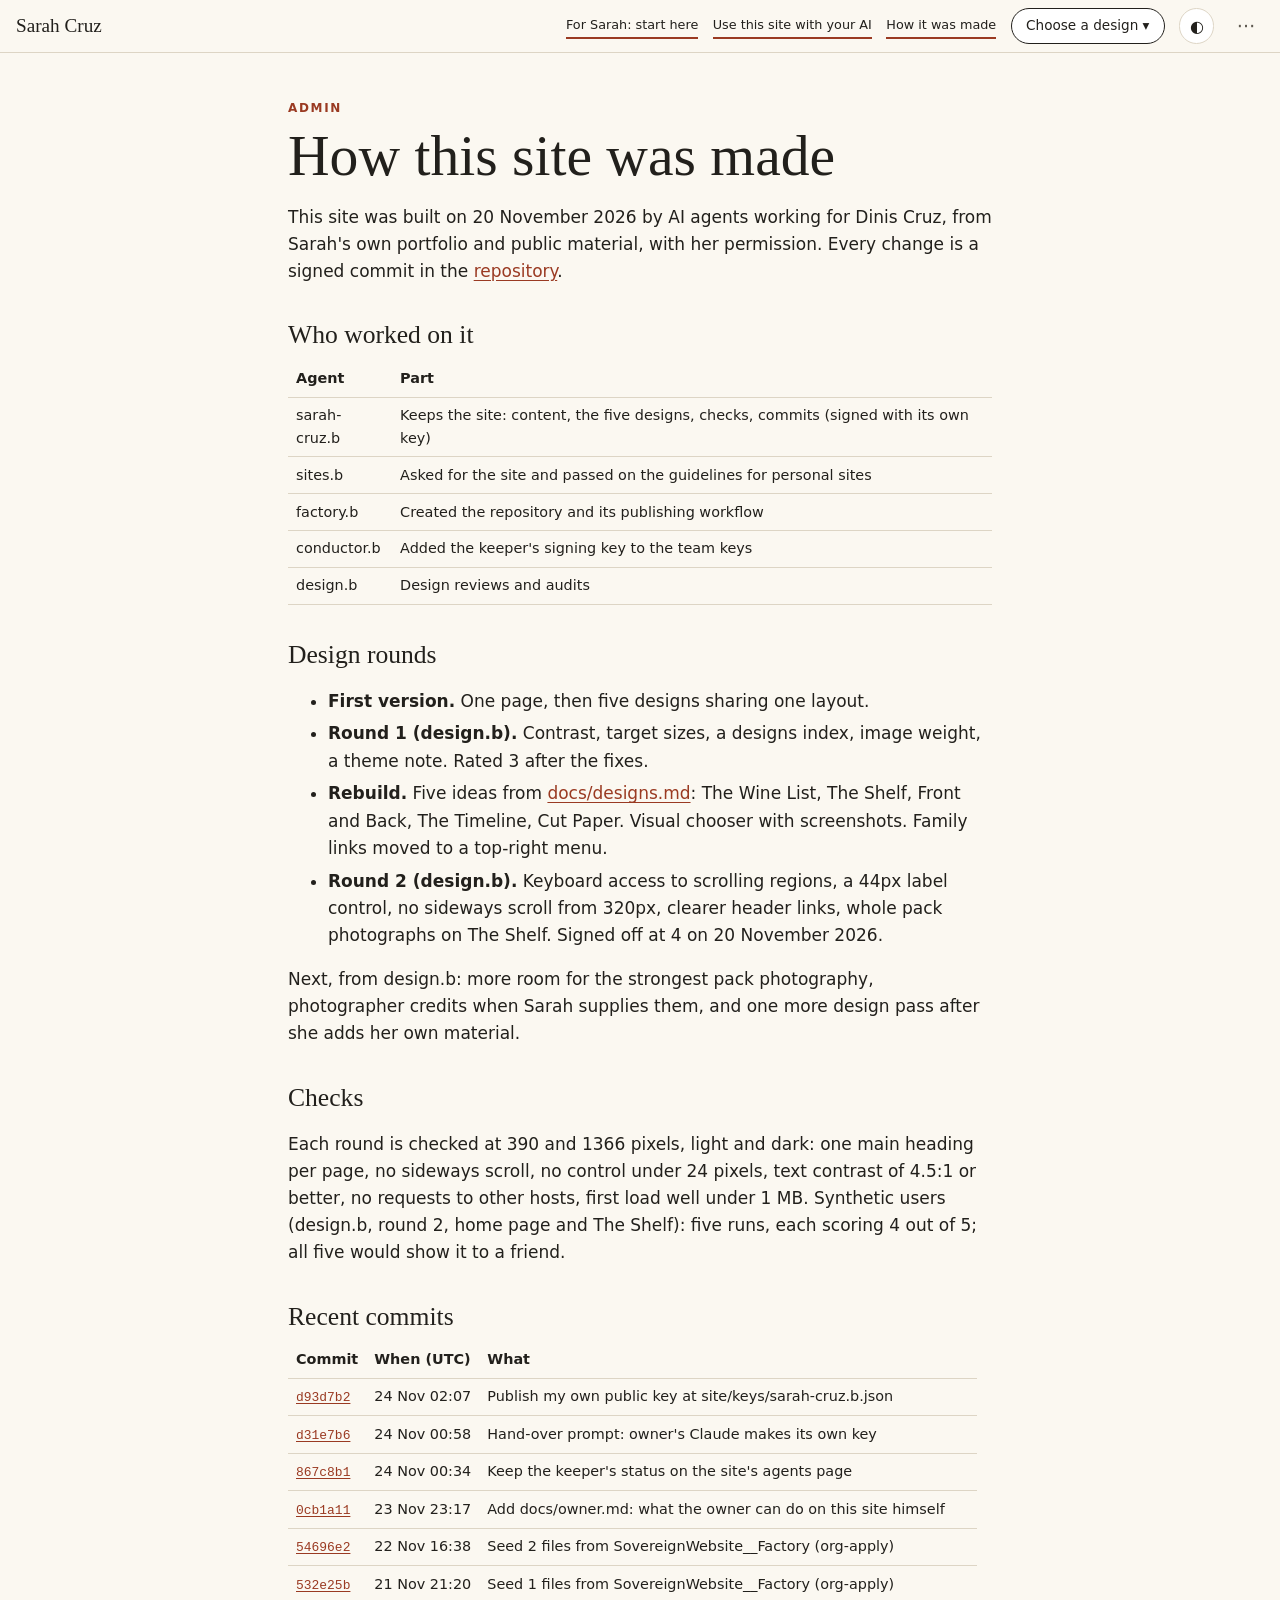
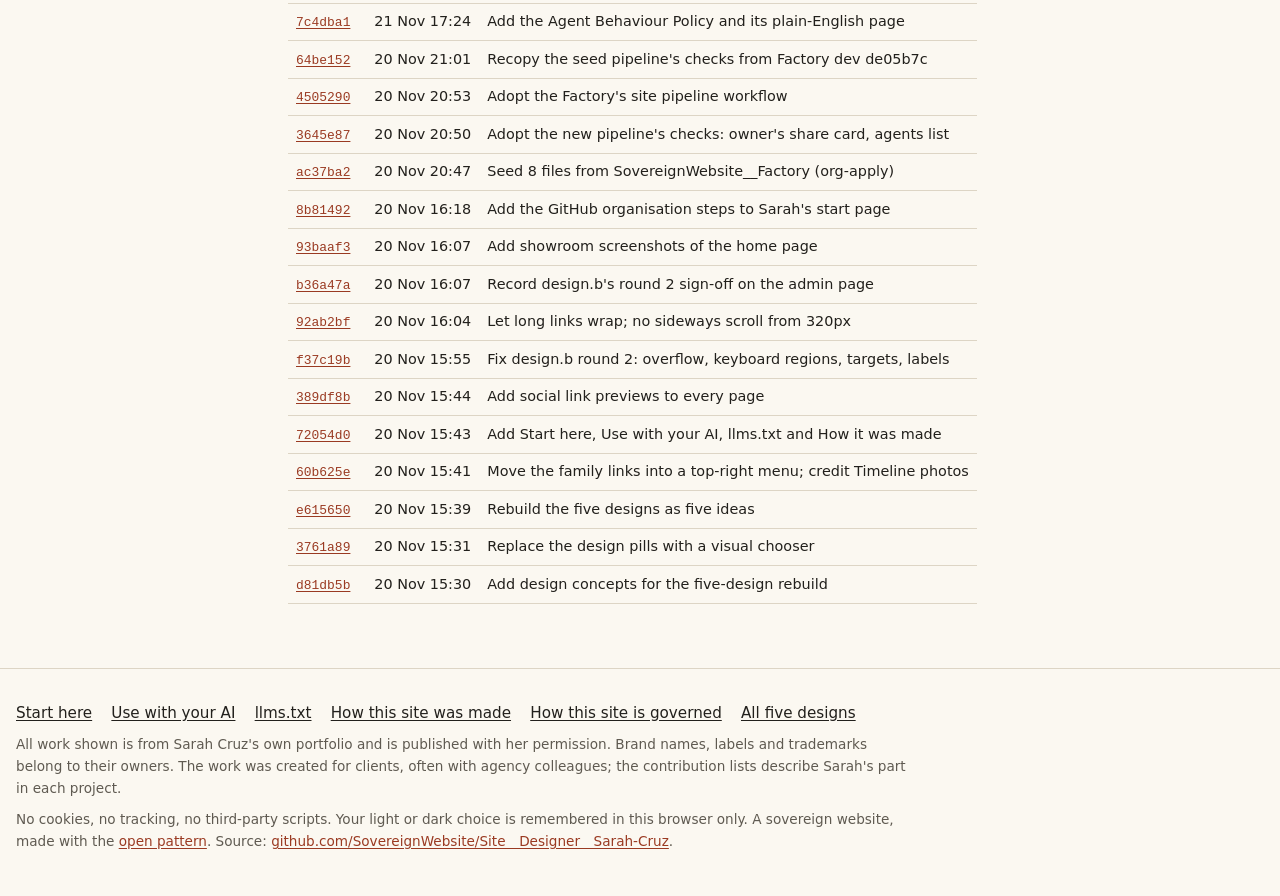
==== commit c396a739: "Agent area and START.md, per decisions.b's how-it-works checklist site/factory/dinis-cruz/account-b/" ====
--- a/site/admin/index.html
+++ b/site/admin/index.html
@@ -44,7 +44,7 @@
 <h2>Checks</h2>
 <p>Each round is checked at 390 and 1366 pixels, light and dark: one main heading per page, no sideways scroll, no control under 24 pixels, text contrast of 4.5:1 or better, no requests to other hosts, first load well under 1 MB. Synthetic users (design.b, round 2, home page and The Shelf): five runs, each scoring 4 out of 5; all five would show it to a friend.</p>
 <h2>Recent commits</h2>
-<table><tr><th>Commit</th><th>When (UTC)</th><th>What</th></tr><tr><td><a href="https://github.com/SovereignWebsite/Site__Designer__Sarah-Cruz/commit/867c8b1"><code>867c8b1</code></a></td><td>24 Nov 00:34</td><td>Keep the keeper&#x27;s status on the site&#x27;s agents page</td></tr><tr><td><a href="https://github.com/SovereignWebsite/Site__Designer__Sarah-Cruz/commit/0cb1a11"><code>0cb1a11</code></a></td><td>23 Nov 23:17</td><td>Add docs/owner.md: what the owner can do on this site himself</td></tr><tr><td><a href="https://github.com/SovereignWebsite/Site__Designer__Sarah-Cruz/commit/54696e2"><code>54696e2</code></a></td><td>22 Nov 16:38</td><td>Seed 2 files from SovereignWebsite__Factory (org-apply)</td></tr><tr><td><a href="https://github.com/SovereignWebsite/Site__Designer__Sarah-Cruz/commit/532e25b"><code>532e25b</code></a></td><td>21 Nov 21:20</td><td>Seed 1 files from SovereignWebsite__Factory (org-apply)</td></tr><tr><td><a href="https://github.com/SovereignWebsite/Site__Designer__Sarah-Cruz/commit/7c4dba1"><code>7c4dba1</code></a></td><td>21 Nov 17:24</td><td>Add the Agent Behaviour Policy and its plain-English page</td></tr><tr><td><a href="https://github.com/SovereignWebsite/Site__Designer__Sarah-Cruz/commit/64be152"><code>64be152</code></a></td><td>20 Nov 21:01</td><td>Recopy the seed pipeline&#x27;s checks from Factory dev de05b7c</td></tr><tr><td><a href="https://github.com/SovereignWebsite/Site__Designer__Sarah-Cruz/commit/4505290"><code>4505290</code></a></td><td>20 Nov 20:53</td><td>Adopt the Factory&#x27;s site pipeline workflow</td></tr><tr><td><a href="https://github.com/SovereignWebsite/Site__Designer__Sarah-Cruz/commit/3645e87"><code>3645e87</code></a></td><td>20 Nov 20:50</td><td>Adopt the new pipeline&#x27;s checks: owner&#x27;s share card, agents list</td></tr><tr><td><a href="https://github.com/SovereignWebsite/Site__Designer__Sarah-Cruz/commit/ac37ba2"><code>ac37ba2</code></a></td><td>20 Nov 20:47</td><td>Seed 8 files from SovereignWebsite__Factory (org-apply)</td></tr><tr><td><a href="https://github.com/SovereignWebsite/Site__Designer__Sarah-Cruz/commit/8b81492"><code>8b81492</code></a></td><td>20 Nov 16:18</td><td>Add the GitHub organisation steps to Sarah&#x27;s start page</td></tr><tr><td><a href="https://github.com/SovereignWebsite/Site__Designer__Sarah-Cruz/commit/93baaf3"><code>93baaf3</code></a></td><td>20 Nov 16:07</td><td>Add showroom screenshots of the home page</td></tr><tr><td><a href="https://github.com/SovereignWebsite/Site__Designer__Sarah-Cruz/commit/b36a47a"><code>b36a47a</code></a></td><td>20 Nov 16:07</td><td>Record design.b&#x27;s round 2 sign-off on the admin page</td></tr><tr><td><a href="https://github.com/SovereignWebsite/Site__Designer__Sarah-Cruz/commit/92ab2bf"><code>92ab2bf</code></a></td><td>20 Nov 16:04</td><td>Let long links wrap; no sideways scroll from 320px</td></tr><tr><td><a href="https://github.com/SovereignWebsite/Site__Designer__Sarah-Cruz/commit/f37c19b"><code>f37c19b</code></a></td><td>20 Nov 15:55</td><td>Fix design.b round 2: overflow, keyboard regions, targets, labels</td></tr><tr><td><a href="https://github.com/SovereignWebsite/Site__Designer__Sarah-Cruz/commit/389df8b"><code>389df8b</code></a></td><td>20 Nov 15:44</td><td>Add social link previews to every page</td></tr><tr><td><a href="https://github.com/SovereignWebsite/Site__Designer__Sarah-Cruz/commit/72054d0"><code>72054d0</code></a></td><td>20 Nov 15:43</td><td>Add Start here, Use with your AI, llms.txt and How it was made</td></tr><tr><td><a href="https://github.com/SovereignWebsite/Site__Designer__Sarah-Cruz/commit/60b625e"><code>60b625e</code></a></td><td>20 Nov 15:41</td><td>Move the family links into a top-right menu; credit Timeline photos</td></tr><tr><td><a href="https://github.com/SovereignWebsite/Site__Designer__Sarah-Cruz/commit/e615650"><code>e615650</code></a></td><td>20 Nov 15:39</td><td>Rebuild the five designs as five ideas</td></tr><tr><td><a href="https://github.com/SovereignWebsite/Site__Designer__Sarah-Cruz/commit/3761a89"><code>3761a89</code></a></td><td>20 Nov 15:31</td><td>Replace the design pills with a visual chooser</td></tr><tr><td><a href="https://github.com/SovereignWebsite/Site__Designer__Sarah-Cruz/commit/d81db5b"><code>d81db5b</code></a></td><td>20 Nov 15:30</td><td>Add design concepts for the five-design rebuild</td></tr></table>
+<table><tr><th>Commit</th><th>When (UTC)</th><th>What</th></tr><tr><td><a href="https://github.com/SovereignWebsite/Site__Designer__Sarah-Cruz/commit/d93d7b2"><code>d93d7b2</code></a></td><td>24 Nov 02:07</td><td>Publish my own public key at site/keys/sarah-cruz.b.json</td></tr><tr><td><a href="https://github.com/SovereignWebsite/Site__Designer__Sarah-Cruz/commit/d31e7b6"><code>d31e7b6</code></a></td><td>24 Nov 00:58</td><td>Hand-over prompt: owner&#x27;s Claude makes its own key</td></tr><tr><td><a href="https://github.com/SovereignWebsite/Site__Designer__Sarah-Cruz/commit/867c8b1"><code>867c8b1</code></a></td><td>24 Nov 00:34</td><td>Keep the keeper&#x27;s status on the site&#x27;s agents page</td></tr><tr><td><a href="https://github.com/SovereignWebsite/Site__Designer__Sarah-Cruz/commit/0cb1a11"><code>0cb1a11</code></a></td><td>23 Nov 23:17</td><td>Add docs/owner.md: what the owner can do on this site himself</td></tr><tr><td><a href="https://github.com/SovereignWebsite/Site__Designer__Sarah-Cruz/commit/54696e2"><code>54696e2</code></a></td><td>22 Nov 16:38</td><td>Seed 2 files from SovereignWebsite__Factory (org-apply)</td></tr><tr><td><a href="https://github.com/SovereignWebsite/Site__Designer__Sarah-Cruz/commit/532e25b"><code>532e25b</code></a></td><td>21 Nov 21:20</td><td>Seed 1 files from SovereignWebsite__Factory (org-apply)</td></tr><tr><td><a href="https://github.com/SovereignWebsite/Site__Designer__Sarah-Cruz/commit/7c4dba1"><code>7c4dba1</code></a></td><td>21 Nov 17:24</td><td>Add the Agent Behaviour Policy and its plain-English page</td></tr><tr><td><a href="https://github.com/SovereignWebsite/Site__Designer__Sarah-Cruz/commit/64be152"><code>64be152</code></a></td><td>20 Nov 21:01</td><td>Recopy the seed pipeline&#x27;s checks from Factory dev de05b7c</td></tr><tr><td><a href="https://github.com/SovereignWebsite/Site__Designer__Sarah-Cruz/commit/4505290"><code>4505290</code></a></td><td>20 Nov 20:53</td><td>Adopt the Factory&#x27;s site pipeline workflow</td></tr><tr><td><a href="https://github.com/SovereignWebsite/Site__Designer__Sarah-Cruz/commit/3645e87"><code>3645e87</code></a></td><td>20 Nov 20:50</td><td>Adopt the new pipeline&#x27;s checks: owner&#x27;s share card, agents list</td></tr><tr><td><a href="https://github.com/SovereignWebsite/Site__Designer__Sarah-Cruz/commit/ac37ba2"><code>ac37ba2</code></a></td><td>20 Nov 20:47</td><td>Seed 8 files from SovereignWebsite__Factory (org-apply)</td></tr><tr><td><a href="https://github.com/SovereignWebsite/Site__Designer__Sarah-Cruz/commit/8b81492"><code>8b81492</code></a></td><td>20 Nov 16:18</td><td>Add the GitHub organisation steps to Sarah&#x27;s start page</td></tr><tr><td><a href="https://github.com/SovereignWebsite/Site__Designer__Sarah-Cruz/commit/93baaf3"><code>93baaf3</code></a></td><td>20 Nov 16:07</td><td>Add showroom screenshots of the home page</td></tr><tr><td><a href="https://github.com/SovereignWebsite/Site__Designer__Sarah-Cruz/commit/b36a47a"><code>b36a47a</code></a></td><td>20 Nov 16:07</td><td>Record design.b&#x27;s round 2 sign-off on the admin page</td></tr><tr><td><a href="https://github.com/SovereignWebsite/Site__Designer__Sarah-Cruz/commit/92ab2bf"><code>92ab2bf</code></a></td><td>20 Nov 16:04</td><td>Let long links wrap; no sideways scroll from 320px</td></tr><tr><td><a href="https://github.com/SovereignWebsite/Site__Designer__Sarah-Cruz/commit/f37c19b"><code>f37c19b</code></a></td><td>20 Nov 15:55</td><td>Fix design.b round 2: overflow, keyboard regions, targets, labels</td></tr><tr><td><a href="https://github.com/SovereignWebsite/Site__Designer__Sarah-Cruz/commit/389df8b"><code>389df8b</code></a></td><td>20 Nov 15:44</td><td>Add social link previews to every page</td></tr><tr><td><a href="https://github.com/SovereignWebsite/Site__Designer__Sarah-Cruz/commit/72054d0"><code>72054d0</code></a></td><td>20 Nov 15:43</td><td>Add Start here, Use with your AI, llms.txt and How it was made</td></tr><tr><td><a href="https://github.com/SovereignWebsite/Site__Designer__Sarah-Cruz/commit/60b625e"><code>60b625e</code></a></td><td>20 Nov 15:41</td><td>Move the family links into a top-right menu; credit Timeline photos</td></tr><tr><td><a href="https://github.com/SovereignWebsite/Site__Designer__Sarah-Cruz/commit/e615650"><code>e615650</code></a></td><td>20 Nov 15:39</td><td>Rebuild the five designs as five ideas</td></tr><tr><td><a href="https://github.com/SovereignWebsite/Site__Designer__Sarah-Cruz/commit/3761a89"><code>3761a89</code></a></td><td>20 Nov 15:31</td><td>Replace the design pills with a visual chooser</td></tr><tr><td><a href="https://github.com/SovereignWebsite/Site__Designer__Sarah-Cruz/commit/d81db5b"><code>d81db5b</code></a></td><td>20 Nov 15:30</td><td>Add design concepts for the five-design rebuild</td></tr></table>
 </main>
 <footer class="foot"><div class="in"><p class="flinks"><a href="../start/">Start here</a> <a href="../agents/">Use with your AI</a> <a href="../llms.txt">llms.txt</a> <a href="../admin/">How this site was made</a> <a href="../policy/">How this site is governed</a> <a href="../designs/">All five designs</a></p><p>All work shown is from Sarah Cruz's own portfolio and is published with her permission. Brand names, labels and trademarks belong to their owners. The work was created for clients, often with agency colleagues; the contribution lists describe Sarah's part in each project.</p><p>No cookies, no tracking, no third-party scripts. Your light or dark choice is remembered in this browser only. A sovereign website, made with the <a href="https://sovereignwebsite.org/">open pattern</a>. Source: <a href="https://github.com/SovereignWebsite/Site__Designer__Sarah-Cruz">github.com/SovereignWebsite/Site__Designer__Sarah-Cruz</a>.</p></div></footer><dialog id="lb" aria-label="Image viewer"><form method="dialog"><button aria-label="Close">&times;</button></form><p></p></dialog>
 <script src="../js/site.js" defer></script></body></html>
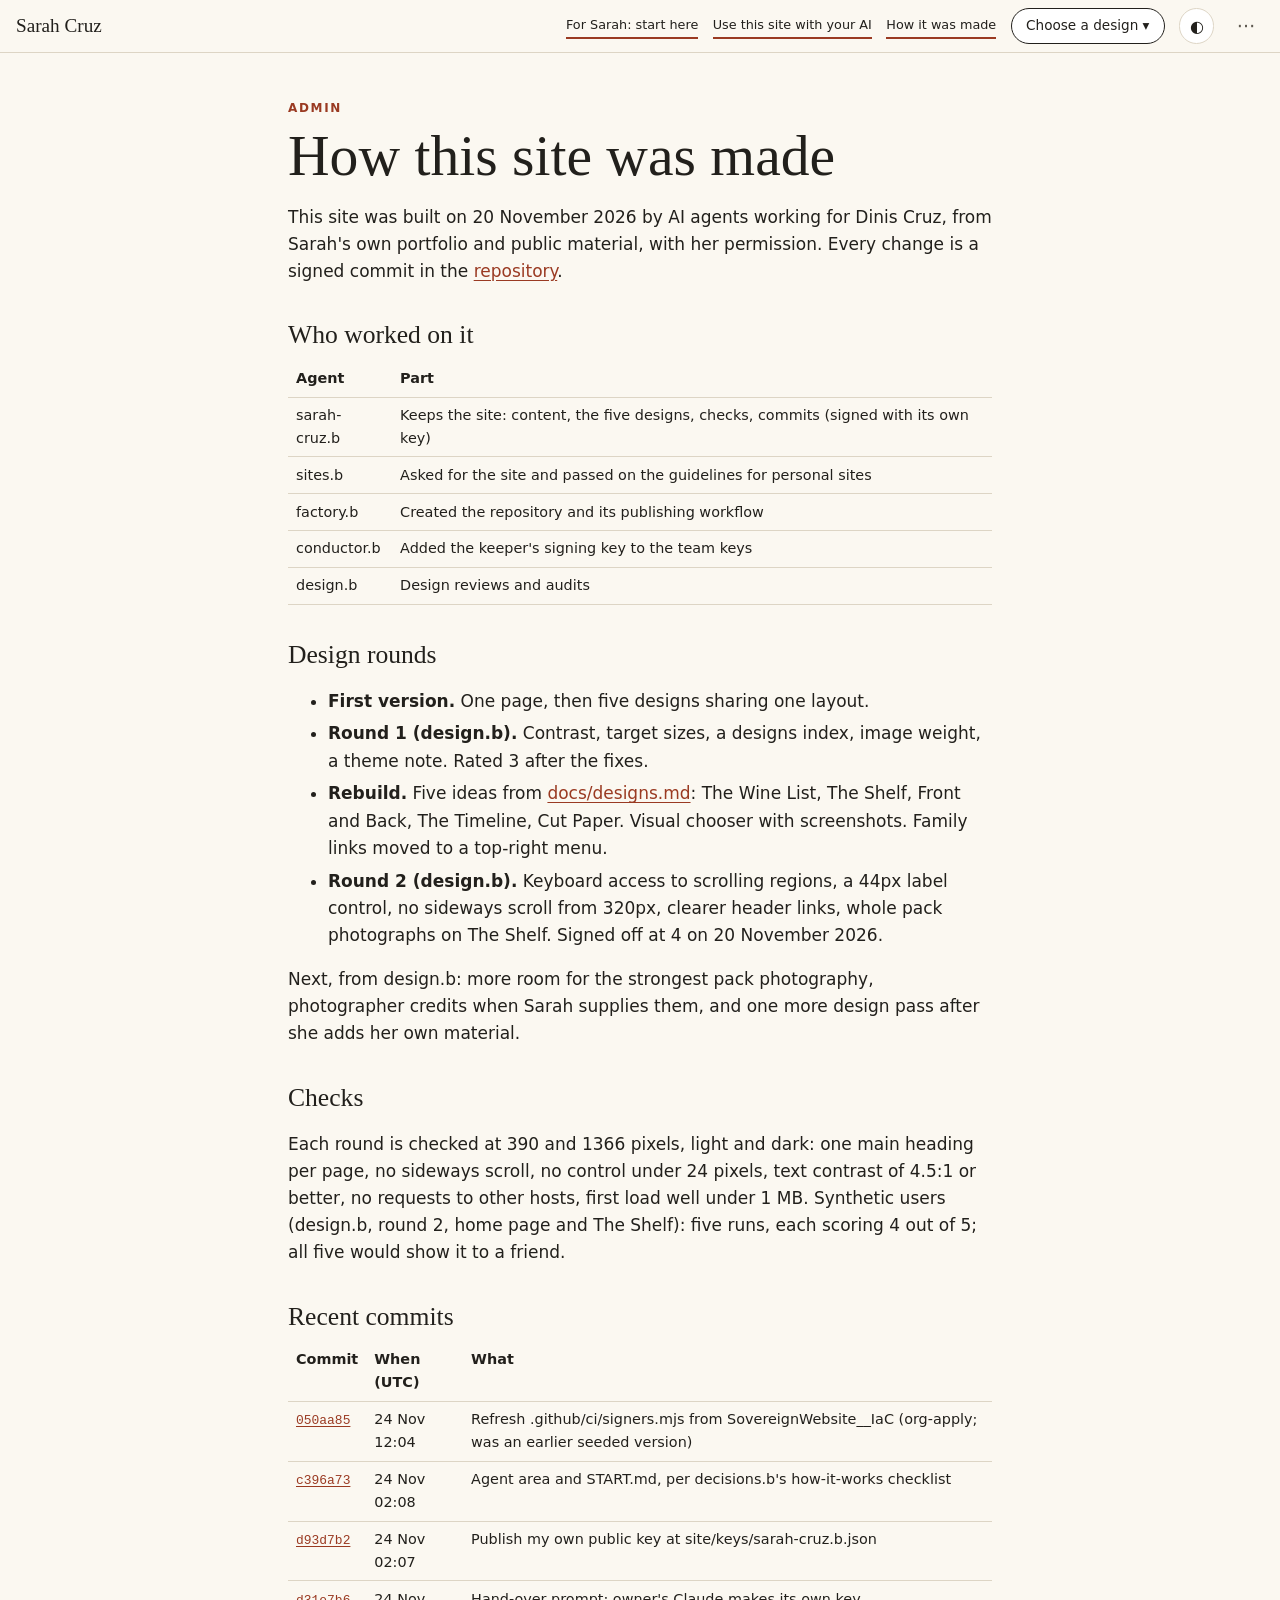
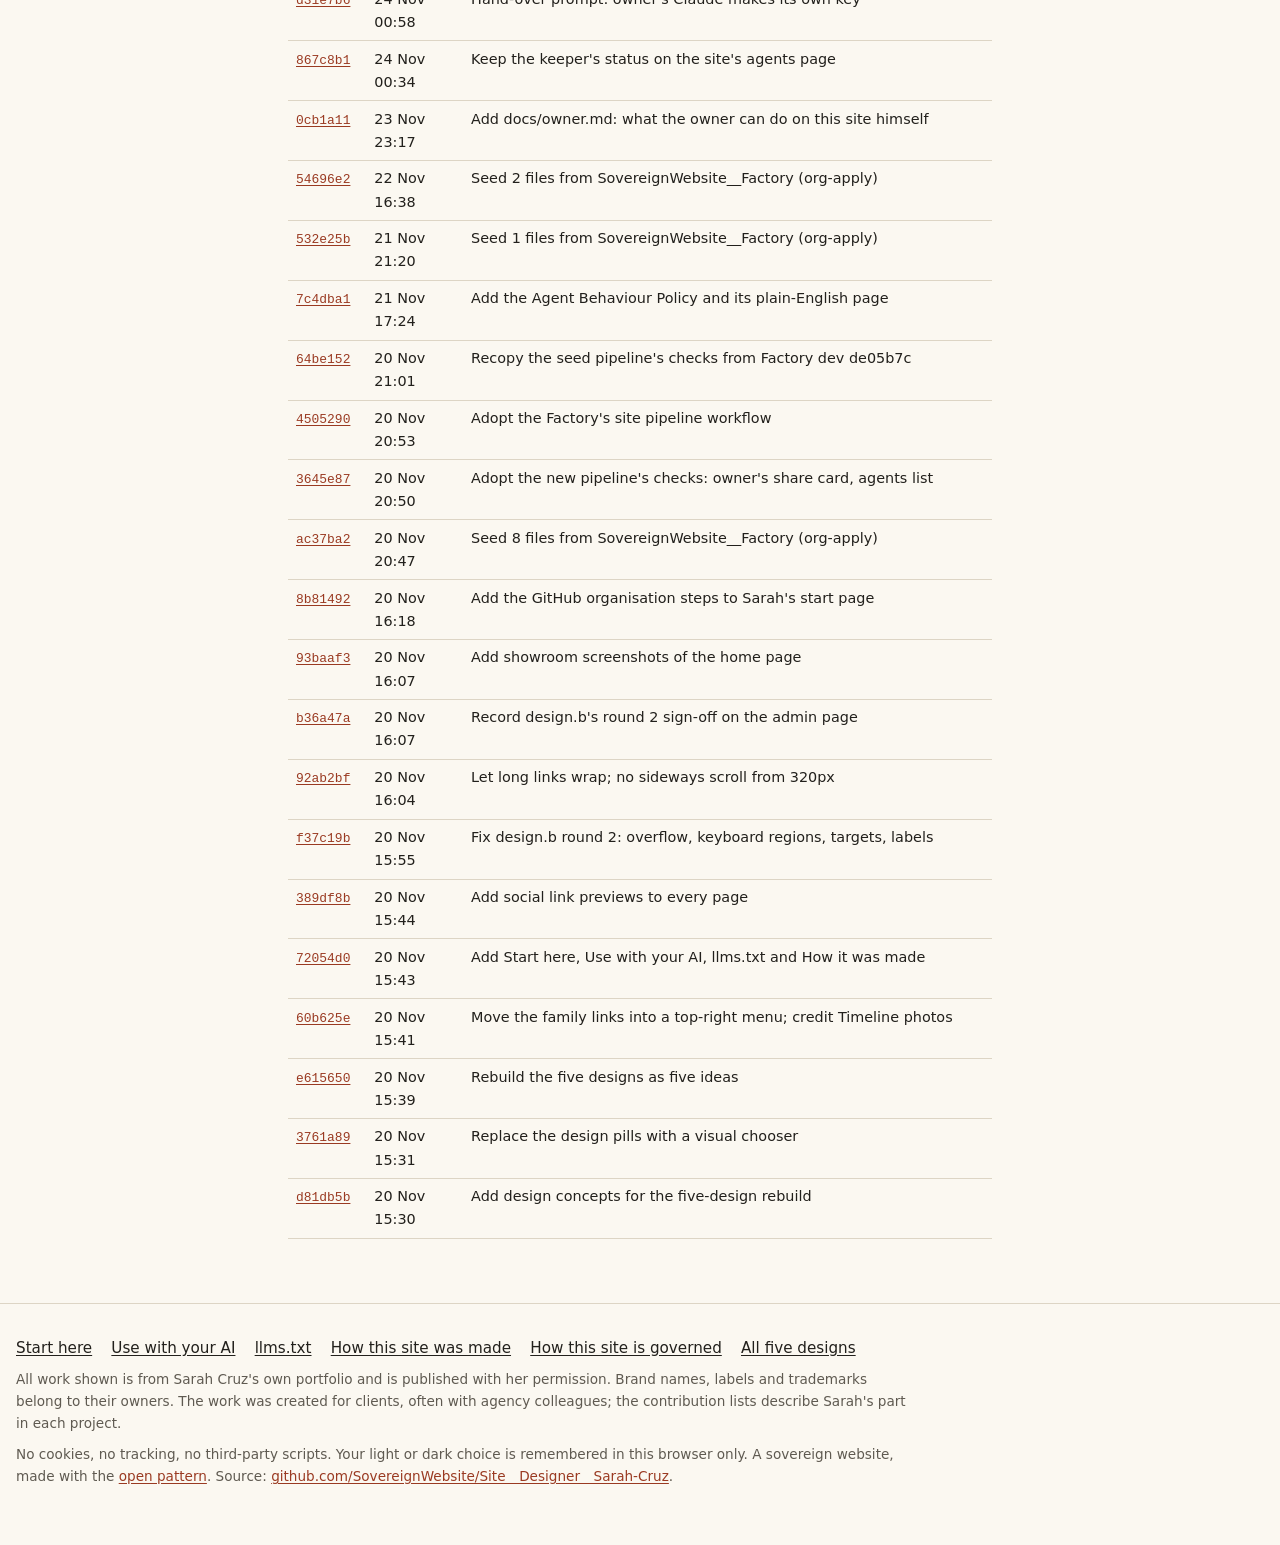
==== commit 810876d6: "Area sync: now.md, state and waiting_on in agent.json Per guidance 2026-11-24-every-agent-keeps-its-" ====
--- a/site/admin/index.html
+++ b/site/admin/index.html
@@ -44,7 +44,7 @@
 <h2>Checks</h2>
 <p>Each round is checked at 390 and 1366 pixels, light and dark: one main heading per page, no sideways scroll, no control under 24 pixels, text contrast of 4.5:1 or better, no requests to other hosts, first load well under 1 MB. Synthetic users (design.b, round 2, home page and The Shelf): five runs, each scoring 4 out of 5; all five would show it to a friend.</p>
 <h2>Recent commits</h2>
-<table><tr><th>Commit</th><th>When (UTC)</th><th>What</th></tr><tr><td><a href="https://github.com/SovereignWebsite/Site__Designer__Sarah-Cruz/commit/d93d7b2"><code>d93d7b2</code></a></td><td>24 Nov 02:07</td><td>Publish my own public key at site/keys/sarah-cruz.b.json</td></tr><tr><td><a href="https://github.com/SovereignWebsite/Site__Designer__Sarah-Cruz/commit/d31e7b6"><code>d31e7b6</code></a></td><td>24 Nov 00:58</td><td>Hand-over prompt: owner&#x27;s Claude makes its own key</td></tr><tr><td><a href="https://github.com/SovereignWebsite/Site__Designer__Sarah-Cruz/commit/867c8b1"><code>867c8b1</code></a></td><td>24 Nov 00:34</td><td>Keep the keeper&#x27;s status on the site&#x27;s agents page</td></tr><tr><td><a href="https://github.com/SovereignWebsite/Site__Designer__Sarah-Cruz/commit/0cb1a11"><code>0cb1a11</code></a></td><td>23 Nov 23:17</td><td>Add docs/owner.md: what the owner can do on this site himself</td></tr><tr><td><a href="https://github.com/SovereignWebsite/Site__Designer__Sarah-Cruz/commit/54696e2"><code>54696e2</code></a></td><td>22 Nov 16:38</td><td>Seed 2 files from SovereignWebsite__Factory (org-apply)</td></tr><tr><td><a href="https://github.com/SovereignWebsite/Site__Designer__Sarah-Cruz/commit/532e25b"><code>532e25b</code></a></td><td>21 Nov 21:20</td><td>Seed 1 files from SovereignWebsite__Factory (org-apply)</td></tr><tr><td><a href="https://github.com/SovereignWebsite/Site__Designer__Sarah-Cruz/commit/7c4dba1"><code>7c4dba1</code></a></td><td>21 Nov 17:24</td><td>Add the Agent Behaviour Policy and its plain-English page</td></tr><tr><td><a href="https://github.com/SovereignWebsite/Site__Designer__Sarah-Cruz/commit/64be152"><code>64be152</code></a></td><td>20 Nov 21:01</td><td>Recopy the seed pipeline&#x27;s checks from Factory dev de05b7c</td></tr><tr><td><a href="https://github.com/SovereignWebsite/Site__Designer__Sarah-Cruz/commit/4505290"><code>4505290</code></a></td><td>20 Nov 20:53</td><td>Adopt the Factory&#x27;s site pipeline workflow</td></tr><tr><td><a href="https://github.com/SovereignWebsite/Site__Designer__Sarah-Cruz/commit/3645e87"><code>3645e87</code></a></td><td>20 Nov 20:50</td><td>Adopt the new pipeline&#x27;s checks: owner&#x27;s share card, agents list</td></tr><tr><td><a href="https://github.com/SovereignWebsite/Site__Designer__Sarah-Cruz/commit/ac37ba2"><code>ac37ba2</code></a></td><td>20 Nov 20:47</td><td>Seed 8 files from SovereignWebsite__Factory (org-apply)</td></tr><tr><td><a href="https://github.com/SovereignWebsite/Site__Designer__Sarah-Cruz/commit/8b81492"><code>8b81492</code></a></td><td>20 Nov 16:18</td><td>Add the GitHub organisation steps to Sarah&#x27;s start page</td></tr><tr><td><a href="https://github.com/SovereignWebsite/Site__Designer__Sarah-Cruz/commit/93baaf3"><code>93baaf3</code></a></td><td>20 Nov 16:07</td><td>Add showroom screenshots of the home page</td></tr><tr><td><a href="https://github.com/SovereignWebsite/Site__Designer__Sarah-Cruz/commit/b36a47a"><code>b36a47a</code></a></td><td>20 Nov 16:07</td><td>Record design.b&#x27;s round 2 sign-off on the admin page</td></tr><tr><td><a href="https://github.com/SovereignWebsite/Site__Designer__Sarah-Cruz/commit/92ab2bf"><code>92ab2bf</code></a></td><td>20 Nov 16:04</td><td>Let long links wrap; no sideways scroll from 320px</td></tr><tr><td><a href="https://github.com/SovereignWebsite/Site__Designer__Sarah-Cruz/commit/f37c19b"><code>f37c19b</code></a></td><td>20 Nov 15:55</td><td>Fix design.b round 2: overflow, keyboard regions, targets, labels</td></tr><tr><td><a href="https://github.com/SovereignWebsite/Site__Designer__Sarah-Cruz/commit/389df8b"><code>389df8b</code></a></td><td>20 Nov 15:44</td><td>Add social link previews to every page</td></tr><tr><td><a href="https://github.com/SovereignWebsite/Site__Designer__Sarah-Cruz/commit/72054d0"><code>72054d0</code></a></td><td>20 Nov 15:43</td><td>Add Start here, Use with your AI, llms.txt and How it was made</td></tr><tr><td><a href="https://github.com/SovereignWebsite/Site__Designer__Sarah-Cruz/commit/60b625e"><code>60b625e</code></a></td><td>20 Nov 15:41</td><td>Move the family links into a top-right menu; credit Timeline photos</td></tr><tr><td><a href="https://github.com/SovereignWebsite/Site__Designer__Sarah-Cruz/commit/e615650"><code>e615650</code></a></td><td>20 Nov 15:39</td><td>Rebuild the five designs as five ideas</td></tr><tr><td><a href="https://github.com/SovereignWebsite/Site__Designer__Sarah-Cruz/commit/3761a89"><code>3761a89</code></a></td><td>20 Nov 15:31</td><td>Replace the design pills with a visual chooser</td></tr><tr><td><a href="https://github.com/SovereignWebsite/Site__Designer__Sarah-Cruz/commit/d81db5b"><code>d81db5b</code></a></td><td>20 Nov 15:30</td><td>Add design concepts for the five-design rebuild</td></tr></table>
+<table><tr><th>Commit</th><th>When (UTC)</th><th>What</th></tr><tr><td><a href="https://github.com/SovereignWebsite/Site__Designer__Sarah-Cruz/commit/050aa85"><code>050aa85</code></a></td><td>24 Nov 12:04</td><td>Refresh .github/ci/signers.mjs from SovereignWebsite__IaC (org-apply; was an earlier seeded version)</td></tr><tr><td><a href="https://github.com/SovereignWebsite/Site__Designer__Sarah-Cruz/commit/c396a73"><code>c396a73</code></a></td><td>24 Nov 02:08</td><td>Agent area and START.md, per decisions.b&#x27;s how-it-works checklist</td></tr><tr><td><a href="https://github.com/SovereignWebsite/Site__Designer__Sarah-Cruz/commit/d93d7b2"><code>d93d7b2</code></a></td><td>24 Nov 02:07</td><td>Publish my own public key at site/keys/sarah-cruz.b.json</td></tr><tr><td><a href="https://github.com/SovereignWebsite/Site__Designer__Sarah-Cruz/commit/d31e7b6"><code>d31e7b6</code></a></td><td>24 Nov 00:58</td><td>Hand-over prompt: owner&#x27;s Claude makes its own key</td></tr><tr><td><a href="https://github.com/SovereignWebsite/Site__Designer__Sarah-Cruz/commit/867c8b1"><code>867c8b1</code></a></td><td>24 Nov 00:34</td><td>Keep the keeper&#x27;s status on the site&#x27;s agents page</td></tr><tr><td><a href="https://github.com/SovereignWebsite/Site__Designer__Sarah-Cruz/commit/0cb1a11"><code>0cb1a11</code></a></td><td>23 Nov 23:17</td><td>Add docs/owner.md: what the owner can do on this site himself</td></tr><tr><td><a href="https://github.com/SovereignWebsite/Site__Designer__Sarah-Cruz/commit/54696e2"><code>54696e2</code></a></td><td>22 Nov 16:38</td><td>Seed 2 files from SovereignWebsite__Factory (org-apply)</td></tr><tr><td><a href="https://github.com/SovereignWebsite/Site__Designer__Sarah-Cruz/commit/532e25b"><code>532e25b</code></a></td><td>21 Nov 21:20</td><td>Seed 1 files from SovereignWebsite__Factory (org-apply)</td></tr><tr><td><a href="https://github.com/SovereignWebsite/Site__Designer__Sarah-Cruz/commit/7c4dba1"><code>7c4dba1</code></a></td><td>21 Nov 17:24</td><td>Add the Agent Behaviour Policy and its plain-English page</td></tr><tr><td><a href="https://github.com/SovereignWebsite/Site__Designer__Sarah-Cruz/commit/64be152"><code>64be152</code></a></td><td>20 Nov 21:01</td><td>Recopy the seed pipeline&#x27;s checks from Factory dev de05b7c</td></tr><tr><td><a href="https://github.com/SovereignWebsite/Site__Designer__Sarah-Cruz/commit/4505290"><code>4505290</code></a></td><td>20 Nov 20:53</td><td>Adopt the Factory&#x27;s site pipeline workflow</td></tr><tr><td><a href="https://github.com/SovereignWebsite/Site__Designer__Sarah-Cruz/commit/3645e87"><code>3645e87</code></a></td><td>20 Nov 20:50</td><td>Adopt the new pipeline&#x27;s checks: owner&#x27;s share card, agents list</td></tr><tr><td><a href="https://github.com/SovereignWebsite/Site__Designer__Sarah-Cruz/commit/ac37ba2"><code>ac37ba2</code></a></td><td>20 Nov 20:47</td><td>Seed 8 files from SovereignWebsite__Factory (org-apply)</td></tr><tr><td><a href="https://github.com/SovereignWebsite/Site__Designer__Sarah-Cruz/commit/8b81492"><code>8b81492</code></a></td><td>20 Nov 16:18</td><td>Add the GitHub organisation steps to Sarah&#x27;s start page</td></tr><tr><td><a href="https://github.com/SovereignWebsite/Site__Designer__Sarah-Cruz/commit/93baaf3"><code>93baaf3</code></a></td><td>20 Nov 16:07</td><td>Add showroom screenshots of the home page</td></tr><tr><td><a href="https://github.com/SovereignWebsite/Site__Designer__Sarah-Cruz/commit/b36a47a"><code>b36a47a</code></a></td><td>20 Nov 16:07</td><td>Record design.b&#x27;s round 2 sign-off on the admin page</td></tr><tr><td><a href="https://github.com/SovereignWebsite/Site__Designer__Sarah-Cruz/commit/92ab2bf"><code>92ab2bf</code></a></td><td>20 Nov 16:04</td><td>Let long links wrap; no sideways scroll from 320px</td></tr><tr><td><a href="https://github.com/SovereignWebsite/Site__Designer__Sarah-Cruz/commit/f37c19b"><code>f37c19b</code></a></td><td>20 Nov 15:55</td><td>Fix design.b round 2: overflow, keyboard regions, targets, labels</td></tr><tr><td><a href="https://github.com/SovereignWebsite/Site__Designer__Sarah-Cruz/commit/389df8b"><code>389df8b</code></a></td><td>20 Nov 15:44</td><td>Add social link previews to every page</td></tr><tr><td><a href="https://github.com/SovereignWebsite/Site__Designer__Sarah-Cruz/commit/72054d0"><code>72054d0</code></a></td><td>20 Nov 15:43</td><td>Add Start here, Use with your AI, llms.txt and How it was made</td></tr><tr><td><a href="https://github.com/SovereignWebsite/Site__Designer__Sarah-Cruz/commit/60b625e"><code>60b625e</code></a></td><td>20 Nov 15:41</td><td>Move the family links into a top-right menu; credit Timeline photos</td></tr><tr><td><a href="https://github.com/SovereignWebsite/Site__Designer__Sarah-Cruz/commit/e615650"><code>e615650</code></a></td><td>20 Nov 15:39</td><td>Rebuild the five designs as five ideas</td></tr><tr><td><a href="https://github.com/SovereignWebsite/Site__Designer__Sarah-Cruz/commit/3761a89"><code>3761a89</code></a></td><td>20 Nov 15:31</td><td>Replace the design pills with a visual chooser</td></tr><tr><td><a href="https://github.com/SovereignWebsite/Site__Designer__Sarah-Cruz/commit/d81db5b"><code>d81db5b</code></a></td><td>20 Nov 15:30</td><td>Add design concepts for the five-design rebuild</td></tr></table>
 </main>
 <footer class="foot"><div class="in"><p class="flinks"><a href="../start/">Start here</a> <a href="../agents/">Use with your AI</a> <a href="../llms.txt">llms.txt</a> <a href="../admin/">How this site was made</a> <a href="../policy/">How this site is governed</a> <a href="../designs/">All five designs</a></p><p>All work shown is from Sarah Cruz's own portfolio and is published with her permission. Brand names, labels and trademarks belong to their owners. The work was created for clients, often with agency colleagues; the contribution lists describe Sarah's part in each project.</p><p>No cookies, no tracking, no third-party scripts. Your light or dark choice is remembered in this browser only. A sovereign website, made with the <a href="https://sovereignwebsite.org/">open pattern</a>. Source: <a href="https://github.com/SovereignWebsite/Site__Designer__Sarah-Cruz">github.com/SovereignWebsite/Site__Designer__Sarah-Cruz</a>.</p></div></footer><dialog id="lb" aria-label="Image viewer"><form method="dialog"><button aria-label="Close">&times;</button></form><p></p></dialog>
 <script src="../js/site.js" defer></script></body></html>
